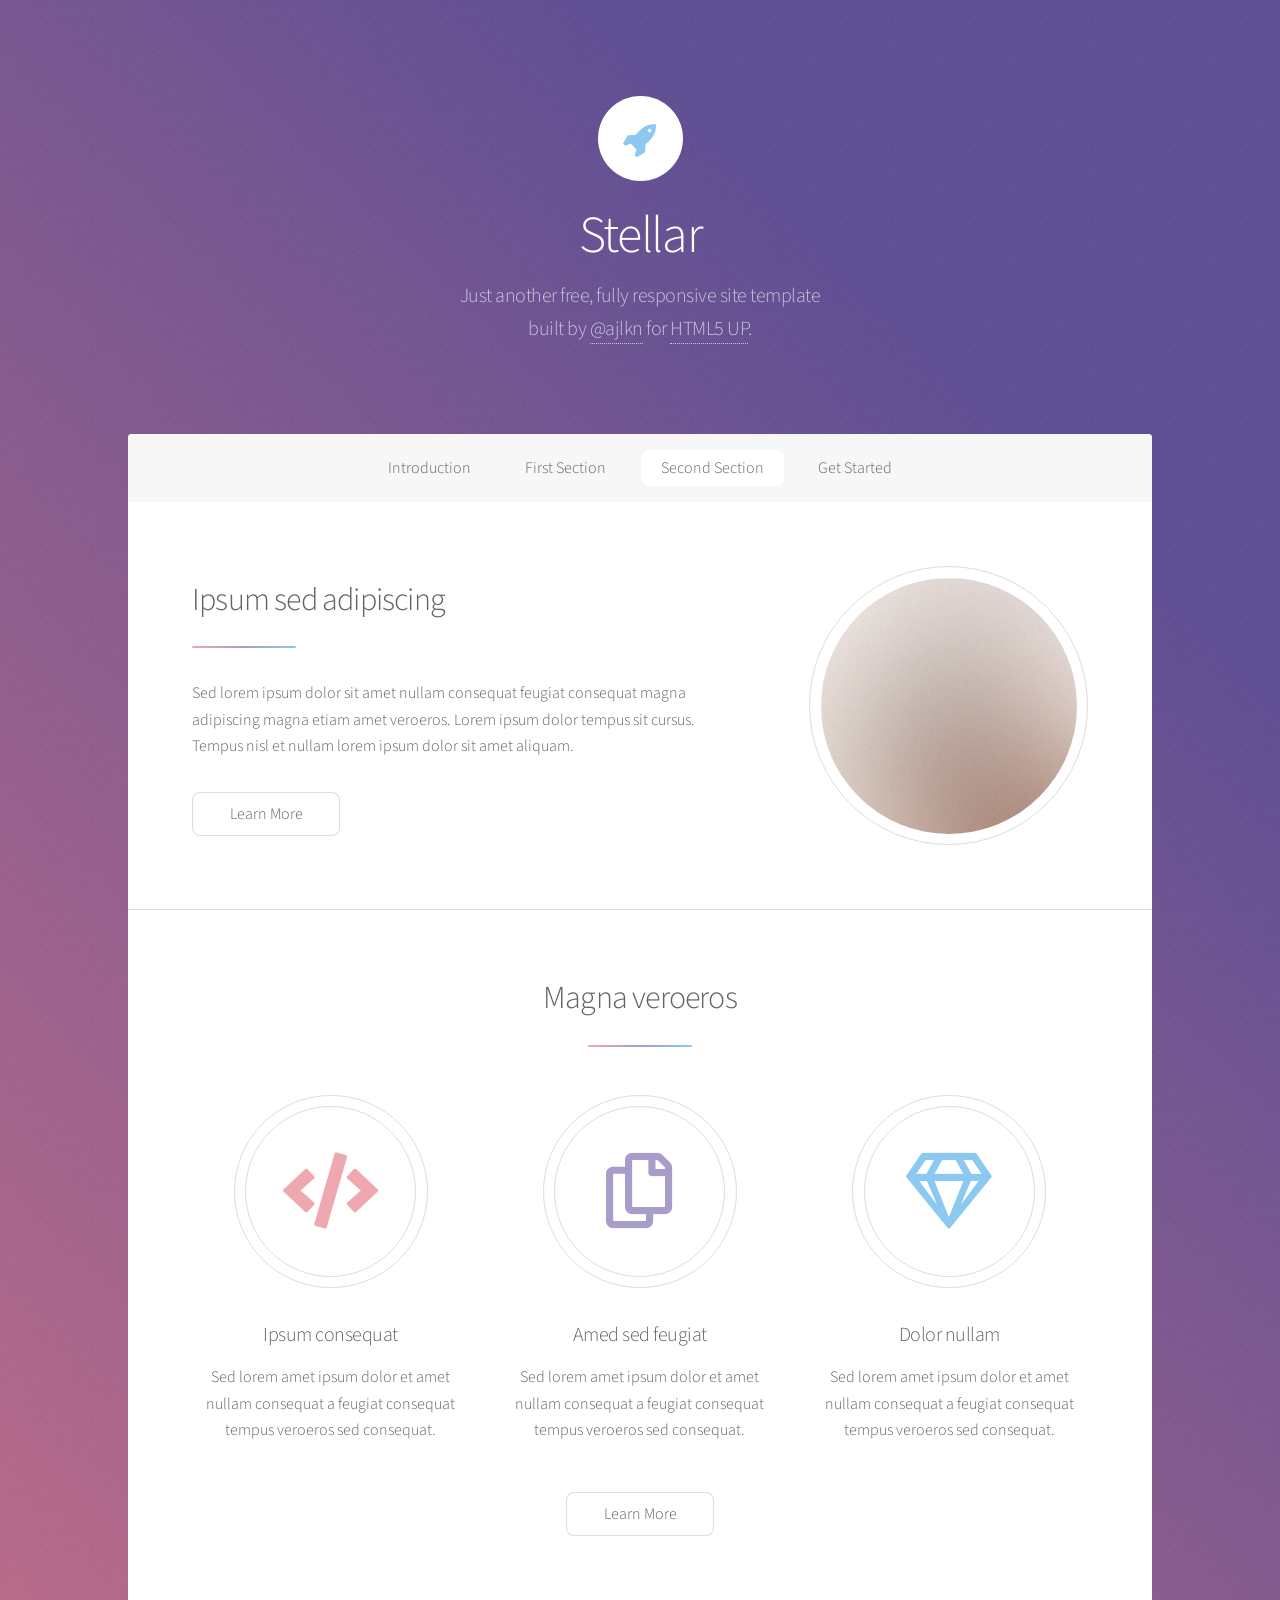
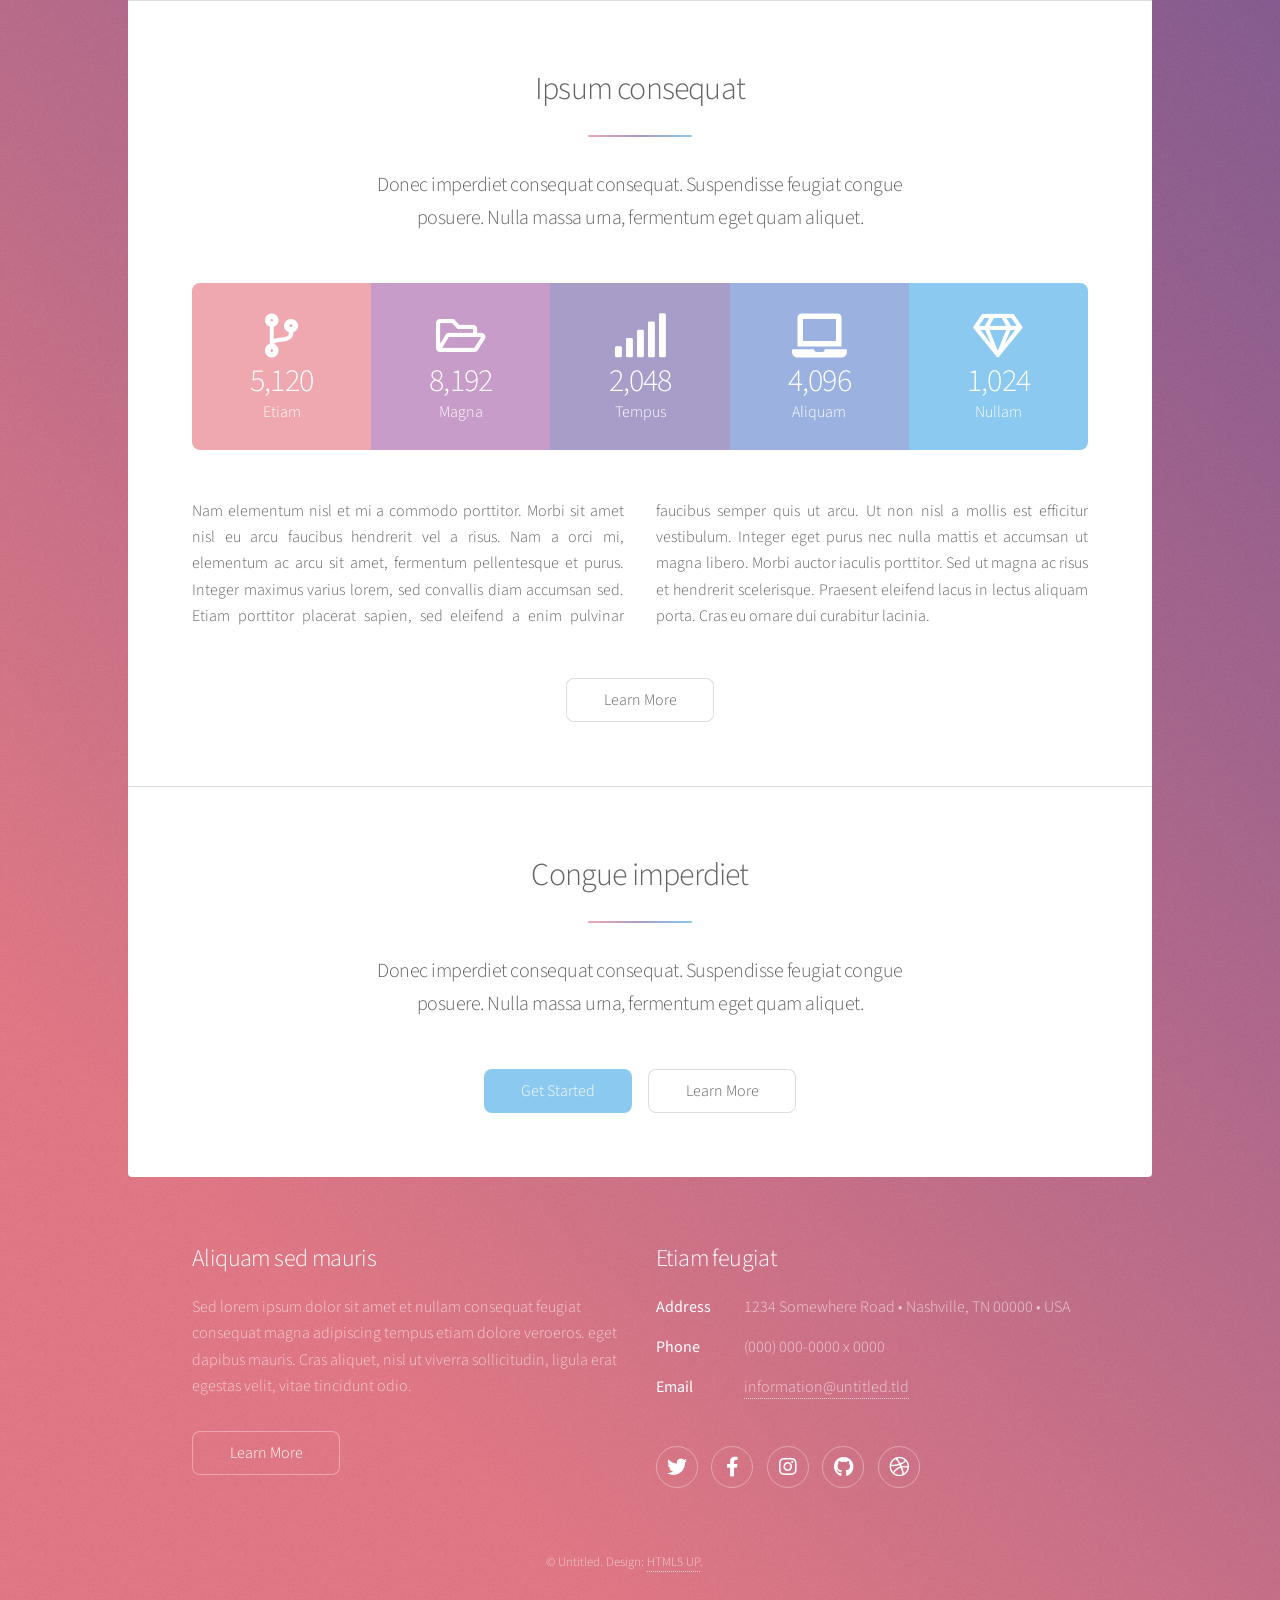
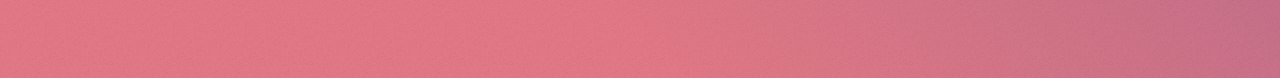
==== index.html @ f78ecced "Add files via upload" ====
<!DOCTYPE HTML>
<!--
	Stellar by HTML5 UP
	html5up.net | @ajlkn
	Free for personal and commercial use under the CCA 3.0 license (html5up.net/license)
-->
<html>
	<head>
		<title>Stellar by HTML5 UP</title>
		<meta charset="utf-8" />
		<meta name="viewport" content="width=device-width, initial-scale=1, user-scalable=no" />
		<link rel="stylesheet" href="assets/css/main.css" />
		<noscript><link rel="stylesheet" href="assets/css/noscript.css" /></noscript>
	</head>
	<body class="is-preload">

		<!-- Wrapper -->
			<div id="wrapper">

				<!-- Header -->
					<header id="header" class="alt">
						<span class="logo"><img src="images/logo.svg" alt="" /></span>
						<h1>Stellar</h1>
						<p>Just another free, fully responsive site template<br />
						built by <a href="https://twitter.com/ajlkn">@ajlkn</a> for <a href="https://html5up.net">HTML5 UP</a>.</p>
					</header>

				<!-- Nav -->
					<nav id="nav">
						<ul>
							<li><a href="#intro" class="active">Introduction</a></li>
							<li><a href="#first">First Section</a></li>
							<li><a href="#second">Second Section</a></li>
							<li><a href="#cta">Get Started</a></li>
						</ul>
					</nav>

				<!-- Main -->
					<div id="main">

						<!-- Introduction -->
							<section id="intro" class="main">
								<div class="spotlight">
									<div class="content">
										<header class="major">
											<h2>Ipsum sed adipiscing</h2>
										</header>
										<p>Sed lorem ipsum dolor sit amet nullam consequat feugiat consequat magna
										adipiscing magna etiam amet veroeros. Lorem ipsum dolor tempus sit cursus.
										Tempus nisl et nullam lorem ipsum dolor sit amet aliquam.</p>
										<ul class="actions">
											<li><a href="generic.html" class="button">Learn More</a></li>
										</ul>
									</div>
									<span class="image"><img src="images/pic01.jpg" alt="" /></span>
								</div>
							</section>

						<!-- First Section -->
							<section id="first" class="main special">
								<header class="major">
									<h2>Magna veroeros</h2>
								</header>
								<ul class="features">
									<li>
										<span class="icon solid major style1 fa-code"></span>
										<h3>Ipsum consequat</h3>
										<p>Sed lorem amet ipsum dolor et amet nullam consequat a feugiat consequat tempus veroeros sed consequat.</p>
									</li>
									<li>
										<span class="icon major style3 fa-copy"></span>
										<h3>Amed sed feugiat</h3>
										<p>Sed lorem amet ipsum dolor et amet nullam consequat a feugiat consequat tempus veroeros sed consequat.</p>
									</li>
									<li>
										<span class="icon major style5 fa-gem"></span>
										<h3>Dolor nullam</h3>
										<p>Sed lorem amet ipsum dolor et amet nullam consequat a feugiat consequat tempus veroeros sed consequat.</p>
									</li>
								</ul>
								<footer class="major">
									<ul class="actions special">
										<li><a href="generic.html" class="button">Learn More</a></li>
									</ul>
								</footer>
							</section>

						<!-- Second Section -->
							<section id="second" class="main special">
								<header class="major">
									<h2>Ipsum consequat</h2>
									<p>Donec imperdiet consequat consequat. Suspendisse feugiat congue<br />
									posuere. Nulla massa urna, fermentum eget quam aliquet.</p>
								</header>
								<ul class="statistics">
									<li class="style1">
										<span class="icon solid fa-code-branch"></span>
										<strong>5,120</strong> Etiam
									</li>
									<li class="style2">
										<span class="icon fa-folder-open"></span>
										<strong>8,192</strong> Magna
									</li>
									<li class="style3">
										<span class="icon solid fa-signal"></span>
										<strong>2,048</strong> Tempus
									</li>
									<li class="style4">
										<span class="icon solid fa-laptop"></span>
										<strong>4,096</strong> Aliquam
									</li>
									<li class="style5">
										<span class="icon fa-gem"></span>
										<strong>1,024</strong> Nullam
									</li>
								</ul>
								<p class="content">Nam elementum nisl et mi a commodo porttitor. Morbi sit amet nisl eu arcu faucibus hendrerit vel a risus. Nam a orci mi, elementum ac arcu sit amet, fermentum pellentesque et purus. Integer maximus varius lorem, sed convallis diam accumsan sed. Etiam porttitor placerat sapien, sed eleifend a enim pulvinar faucibus semper quis ut arcu. Ut non nisl a mollis est efficitur vestibulum. Integer eget purus nec nulla mattis et accumsan ut magna libero. Morbi auctor iaculis porttitor. Sed ut magna ac risus et hendrerit scelerisque. Praesent eleifend lacus in lectus aliquam porta. Cras eu ornare dui curabitur lacinia.</p>
								<footer class="major">
									<ul class="actions special">
										<li><a href="generic.html" class="button">Learn More</a></li>
									</ul>
								</footer>
							</section>

						<!-- Get Started -->
							<section id="cta" class="main special">
								<header class="major">
									<h2>Congue imperdiet</h2>
									<p>Donec imperdiet consequat consequat. Suspendisse feugiat congue<br />
									posuere. Nulla massa urna, fermentum eget quam aliquet.</p>
								</header>
								<footer class="major">
									<ul class="actions special">
										<li><a href="generic.html" class="button primary">Get Started</a></li>
										<li><a href="generic.html" class="button">Learn More</a></li>
									</ul>
								</footer>
							</section>

					</div>

				<!-- Footer -->
					<footer id="footer">
						<section>
							<h2>Aliquam sed mauris</h2>
							<p>Sed lorem ipsum dolor sit amet et nullam consequat feugiat consequat magna adipiscing tempus etiam dolore veroeros. eget dapibus mauris. Cras aliquet, nisl ut viverra sollicitudin, ligula erat egestas velit, vitae tincidunt odio.</p>
							<ul class="actions">
								<li><a href="generic.html" class="button">Learn More</a></li>
							</ul>
						</section>
						<section>
							<h2>Etiam feugiat</h2>
							<dl class="alt">
								<dt>Address</dt>
								<dd>1234 Somewhere Road &bull; Nashville, TN 00000 &bull; USA</dd>
								<dt>Phone</dt>
								<dd>(000) 000-0000 x 0000</dd>
								<dt>Email</dt>
								<dd><a href="#">information@untitled.tld</a></dd>
							</dl>
							<ul class="icons">
								<li><a href="#" class="icon brands fa-twitter alt"><span class="label">Twitter</span></a></li>
								<li><a href="#" class="icon brands fa-facebook-f alt"><span class="label">Facebook</span></a></li>
								<li><a href="#" class="icon brands fa-instagram alt"><span class="label">Instagram</span></a></li>
								<li><a href="#" class="icon brands fa-github alt"><span class="label">GitHub</span></a></li>
								<li><a href="#" class="icon brands fa-dribbble alt"><span class="label">Dribbble</span></a></li>
							</ul>
						</section>
						<p class="copyright">&copy; Untitled. Design: <a href="https://html5up.net">HTML5 UP</a>.</p>
					</footer>

			</div>

		<!-- Scripts -->
			<script src="assets/js/jquery.min.js"></script>
			<script src="assets/js/jquery.scrollex.min.js"></script>
			<script src="assets/js/jquery.scrolly.min.js"></script>
			<script src="assets/js/browser.min.js"></script>
			<script src="assets/js/breakpoints.min.js"></script>
			<script src="assets/js/util.js"></script>
			<script src="assets/js/main.js"></script>

	</body>
</html>
---- assets/css/main.css ----
@import url(fontawesome-all.min.css);
@import 'https://fonts.googleapis.com/css?family=Source+Sans+Pro:300,400';

/*
	Stellar by HTML5 UP
	html5up.net | @ajlkn
	Free for personal and commercial use under the CCA 3.0 license (html5up.net/license)
*/

html, body, div, span, applet, object,
iframe, h1, h2, h3, h4, h5, h6, p, blockquote,
pre, a, abbr, acronym, address, big, cite,
code, del, dfn, em, img, ins, kbd, q, s, samp,
small, strike, strong, sub, sup, tt, var, b,
u, i, center, dl, dt, dd, ol, ul, li, fieldset,
form, label, legend, table, caption, tbody,
tfoot, thead, tr, th, td, article, aside,
canvas, details, embed, figure, figcaption,
footer, header, hgroup, menu, nav, output, ruby,
section, summary, time, mark, audio, video {
	margin: 0;
	padding: 0;
	border: 0;
	font-size: 100%;
	font: inherit;
	vertical-align: baseline;}

article, aside, details, figcaption, figure,
footer, header, hgroup, menu, nav, section {
	display: block;}

body {
	line-height: 1;
}

ol, ul {
	list-style: none;
}

blockquote, q {
	quotes: none;
}

	blockquote:before, blockquote:after, q:before, q:after {
		content: '';
		content: none;
	}

table {
	border-collapse: collapse;
	border-spacing: 0;
}

body {
	-webkit-text-size-adjust: none;
}

mark {
	background-color: transparent;
	color: inherit;
}

input::-moz-focus-inner {
	border: 0;
	padding: 0;
}

input, select, textarea {
	-moz-appearance: none;
	-webkit-appearance: none;
	-ms-appearance: none;
	appearance: none;
}

/* Basic */

	@-ms-viewport {
		width: device-width;
	}

	body {
		-ms-overflow-style: scrollbar;
	}

	@media screen and (max-width: 480px) {

		html, body {
			min-width: 320px;
		}

	}

	html {
		box-sizing: border-box;
	}

	*, *:before, *:after {
		box-sizing: inherit;
	}

	body {
		background-color: #935d8c;
		background-image: url("images/overlay.png"), -moz-linear-gradient(45deg, #e37682 15%, #5f4d93 85%);
		background-image: url("images/overlay.png"), -webkit-linear-gradient(45deg, #e37682 15%, #5f4d93 85%);
		background-image: url("images/overlay.png"), -ms-linear-gradient(45deg, #e37682 15%, #5f4d93 85%);
		background-image: url("images/overlay.png"), linear-gradient(45deg, #e37682 15%, #5f4d93 85%);
	}

		body.is-preload *, body.is-preload *:before, body.is-preload *:after {
			-moz-animation: none !important;
			-webkit-animation: none !important;
			-ms-animation: none !important;
			animation: none !important;
			-moz-transition: none !important;
			-webkit-transition: none !important;
			-ms-transition: none !important;
			transition: none !important;
		}

/* Type */

	body {
		background-color: #935d8c;
		color: rgba(255, 255, 255, 0.65);
	}

	body, input, select, textarea {
		font-family: "Source Sans Pro", Helvetica, sans-serif;
		font-size: 17pt;
		font-weight: 300;
		line-height: 1.65;
	}

		@media screen and (max-width: 1680px) {

			body, input, select, textarea {
				font-size: 14pt;
			}

		}

		@media screen and (max-width: 1280px) {

			body, input, select, textarea {
				font-size: 12pt;
			}

		}

		@media screen and (max-width: 360px) {

			body, input, select, textarea {
				font-size: 11pt;
			}

		}

	a {
		-moz-transition: color 0.2s ease, border-bottom 0.2s ease;
		-webkit-transition: color 0.2s ease, border-bottom 0.2s ease;
		-ms-transition: color 0.2s ease, border-bottom 0.2s ease;
		transition: color 0.2s ease, border-bottom 0.2s ease;
		text-decoration: none;
		border-bottom: dotted 1px;
		color: inherit;
	}

		a:hover {
			border-bottom-color: transparent;
		}

	strong, b {
		font-weight: 400;
	}

	em, i {
		font-style: italic;
	}

	p {
		margin: 0 0 2em 0;
	}

		p.content {
			-moz-columns: 20em 2;
			-webkit-columns: 20em 2;
			-ms-columns: 20em 2;
			columns: 20em 2;
			-moz-column-gap: 2em;
			-webkit-column-gap: 2em;
			-ms-column-gap: 2em;
			column-gap: 2em;
			text-align: justify;
		}

	h1, h2, h3, h4, h5, h6 {
		font-weight: 300;
		line-height: 1.5;
		margin: 0 0 0.7em 0;
		letter-spacing: -0.025em;
	}

		h1 a, h2 a, h3 a, h4 a, h5 a, h6 a {
			color: inherit;
			text-decoration: none;
		}

	h1 {
		font-size: 2.5em;
		line-height: 1.2;
	}

	h2 {
		font-size: 1.5em;
	}

	h3 {
		font-size: 1.25em;
	}

	h4 {
		font-size: 1.1em;
	}

	h5 {
		font-size: 0.9em;
	}

	h6 {
		font-size: 0.7em;
	}

	@media screen and (max-width: 736px) {

		h1 {
			font-size: 2em;
		}

	}

	sub {
		font-size: 0.8em;
		position: relative;
		top: 0.5em;
	}

	sup {
		font-size: 0.8em;
		position: relative;
		top: -0.5em;
	}

	blockquote {
		border-left: solid 4px;
		font-style: italic;
		margin: 0 0 2em 0;
		padding: 0.5em 0 0.5em 2em;
	}

	code {
		border-radius: 8px;
		border: solid 1px;
		font-family: "Courier New", monospace;
		font-size: 0.9em;
		margin: 0 0.25em;
		padding: 0.25em 0.65em;
	}

	pre {
		-webkit-overflow-scrolling: touch;
		font-family: "Courier New", monospace;
		font-size: 0.9em;
		margin: 0 0 2em 0;
	}

		pre code {
			display: block;
			line-height: 1.75;
			padding: 1em 1.5em;
			overflow-x: auto;
		}

	hr {
		border: 0;
		border-bottom: solid 1px;
		margin: 2em 0;
	}

		hr.major {
			margin: 3em 0;
		}

	.align-left {
		text-align: left;
	}

	.align-center {
		text-align: center;
	}

	.align-right {
		text-align: right;
	}

	input, select, textarea {
		color: #ffffff;
	}

	a:hover {
		color: #ffffff;
	}

	strong, b {
		color: #ffffff;
	}

	h1, h2, h3, h4, h5, h6 {
		color: #ffffff;
	}

	blockquote {
		border-left-color: rgba(255, 255, 255, 0.35);
	}

	code {
		background: rgba(255, 255, 255, 0.075);
		border-color: rgba(255, 255, 255, 0.35);
	}

	hr {
		border-bottom-color: rgba(255, 255, 255, 0.35);
	}

/* Row */

	.row {
		display: flex;
		flex-wrap: wrap;
		box-sizing: border-box;
		align-items: stretch;
	}

		.row > * {
			box-sizing: border-box;
		}

		.row.gtr-uniform > * > :last-child {
			margin-bottom: 0;
		}

		.row.aln-left {
			justify-content: flex-start;
		}

		.row.aln-center {
			justify-content: center;
		}

		.row.aln-right {
			justify-content: flex-end;
		}

		.row.aln-top {
			align-items: flex-start;
		}

		.row.aln-middle {
			align-items: center;
		}

		.row.aln-bottom {
			align-items: flex-end;
		}

		.row > .imp {
			order: -1;
		}

		.row > .col-1 {
			width: 8.33333%;
		}

		.row > .off-1 {
			margin-left: 8.33333%;
		}

		.row > .col-2 {
			width: 16.66667%;
		}

		.row > .off-2 {
			margin-left: 16.66667%;
		}

		.row > .col-3 {
			width: 25%;
		}

		.row > .off-3 {
			margin-left: 25%;
		}

		.row > .col-4 {
			width: 33.33333%;
		}

		.row > .off-4 {
			margin-left: 33.33333%;
		}

		.row > .col-5 {
			width: 41.66667%;
		}

		.row > .off-5 {
			margin-left: 41.66667%;
		}

		.row > .col-6 {
			width: 50%;
		}

		.row > .off-6 {
			margin-left: 50%;
		}

		.row > .col-7 {
			width: 58.33333%;
		}

		.row > .off-7 {
			margin-left: 58.33333%;
		}

		.row > .col-8 {
			width: 66.66667%;
		}

		.row > .off-8 {
			margin-left: 66.66667%;
		}

		.row > .col-9 {
			width: 75%;
		}

		.row > .off-9 {
			margin-left: 75%;
		}

		.row > .col-10 {
			width: 83.33333%;
		}

		.row > .off-10 {
			margin-left: 83.33333%;
		}

		.row > .col-11 {
			width: 91.66667%;
		}

		.row > .off-11 {
			margin-left: 91.66667%;
		}

		.row > .col-12 {
			width: 100%;
		}

		.row > .off-12 {
			margin-left: 100%;
		}

		.row.gtr-0 {
			margin-top: 0;
			margin-left: 0em;
		}

			.row.gtr-0 > * {
				padding: 0 0 0 0em;
			}

			.row.gtr-0.gtr-uniform {
				margin-top: 0em;
			}

				.row.gtr-0.gtr-uniform > * {
					padding-top: 0em;
				}

		.row.gtr-25 {
			margin-top: 0;
			margin-left: -0.375em;
		}

			.row.gtr-25 > * {
				padding: 0 0 0 0.375em;
			}

			.row.gtr-25.gtr-uniform {
				margin-top: -0.375em;
			}

				.row.gtr-25.gtr-uniform > * {
					padding-top: 0.375em;
				}

		.row.gtr-50 {
			margin-top: 0;
			margin-left: -0.75em;
		}

			.row.gtr-50 > * {
				padding: 0 0 0 0.75em;
			}

			.row.gtr-50.gtr-uniform {
				margin-top: -0.75em;
			}

				.row.gtr-50.gtr-uniform > * {
					padding-top: 0.75em;
				}

		.row {
			margin-top: 0;
			margin-left: -1.5em;
		}

			.row > * {
				padding: 0 0 0 1.5em;
			}

			.row.gtr-uniform {
				margin-top: -1.5em;
			}

				.row.gtr-uniform > * {
					padding-top: 1.5em;
				}

		.row.gtr-150 {
			margin-top: 0;
			margin-left: -2.25em;
		}

			.row.gtr-150 > * {
				padding: 0 0 0 2.25em;
			}

			.row.gtr-150.gtr-uniform {
				margin-top: -2.25em;
			}

				.row.gtr-150.gtr-uniform > * {
					padding-top: 2.25em;
				}

		.row.gtr-200 {
			margin-top: 0;
			margin-left: -3em;
		}

			.row.gtr-200 > * {
				padding: 0 0 0 3em;
			}

			.row.gtr-200.gtr-uniform {
				margin-top: -3em;
			}

				.row.gtr-200.gtr-uniform > * {
					padding-top: 3em;
				}

		@media screen and (max-width: 1680px) {

			.row {
				display: flex;
				flex-wrap: wrap;
				box-sizing: border-box;
				align-items: stretch;
			}

				.row > * {
					box-sizing: border-box;
				}

				.row.gtr-uniform > * > :last-child {
					margin-bottom: 0;
				}

				.row.aln-left {
					justify-content: flex-start;
				}

				.row.aln-center {
					justify-content: center;
				}

				.row.aln-right {
					justify-content: flex-end;
				}

				.row.aln-top {
					align-items: flex-start;
				}

				.row.aln-middle {
					align-items: center;
				}

				.row.aln-bottom {
					align-items: flex-end;
				}

				.row > .imp-xlarge {
					order: -1;
				}

				.row > .col-1-xlarge {
					width: 8.33333%;
				}

				.row > .off-1-xlarge {
					margin-left: 8.33333%;
				}

				.row > .col-2-xlarge {
					width: 16.66667%;
				}

				.row > .off-2-xlarge {
					margin-left: 16.66667%;
				}

				.row > .col-3-xlarge {
					width: 25%;
				}

				.row > .off-3-xlarge {
					margin-left: 25%;
				}

				.row > .col-4-xlarge {
					width: 33.33333%;
				}

				.row > .off-4-xlarge {
					margin-left: 33.33333%;
				}

				.row > .col-5-xlarge {
					width: 41.66667%;
				}

				.row > .off-5-xlarge {
					margin-left: 41.66667%;
				}

				.row > .col-6-xlarge {
					width: 50%;
				}

				.row > .off-6-xlarge {
					margin-left: 50%;
				}

				.row > .col-7-xlarge {
					width: 58.33333%;
				}

				.row > .off-7-xlarge {
					margin-left: 58.33333%;
				}

				.row > .col-8-xlarge {
					width: 66.66667%;
				}

				.row > .off-8-xlarge {
					margin-left: 66.66667%;
				}

				.row > .col-9-xlarge {
					width: 75%;
				}

				.row > .off-9-xlarge {
					margin-left: 75%;
				}

				.row > .col-10-xlarge {
					width: 83.33333%;
				}

				.row > .off-10-xlarge {
					margin-left: 83.33333%;
				}

				.row > .col-11-xlarge {
					width: 91.66667%;
				}

				.row > .off-11-xlarge {
					margin-left: 91.66667%;
				}

				.row > .col-12-xlarge {
					width: 100%;
				}

				.row > .off-12-xlarge {
					margin-left: 100%;
				}

				.row.gtr-0 {
					margin-top: 0;
					margin-left: 0em;
				}

					.row.gtr-0 > * {
						padding: 0 0 0 0em;
					}

					.row.gtr-0.gtr-uniform {
						margin-top: 0em;
					}

						.row.gtr-0.gtr-uniform > * {
							padding-top: 0em;
						}

				.row.gtr-25 {
					margin-top: 0;
					margin-left: -0.375em;
				}

					.row.gtr-25 > * {
						padding: 0 0 0 0.375em;
					}

					.row.gtr-25.gtr-uniform {
						margin-top: -0.375em;
					}

						.row.gtr-25.gtr-uniform > * {
							padding-top: 0.375em;
						}

				.row.gtr-50 {
					margin-top: 0;
					margin-left: -0.75em;
				}

					.row.gtr-50 > * {
						padding: 0 0 0 0.75em;
					}

					.row.gtr-50.gtr-uniform {
						margin-top: -0.75em;
					}

						.row.gtr-50.gtr-uniform > * {
							padding-top: 0.75em;
						}

				.row {
					margin-top: 0;
					margin-left: -1.5em;
				}

					.row > * {
						padding: 0 0 0 1.5em;
					}

					.row.gtr-uniform {
						margin-top: -1.5em;
					}

						.row.gtr-uniform > * {
							padding-top: 1.5em;
						}

				.row.gtr-150 {
					margin-top: 0;
					margin-left: -2.25em;
				}

					.row.gtr-150 > * {
						padding: 0 0 0 2.25em;
					}

					.row.gtr-150.gtr-uniform {
						margin-top: -2.25em;
					}

						.row.gtr-150.gtr-uniform > * {
							padding-top: 2.25em;
						}

				.row.gtr-200 {
					margin-top: 0;
					margin-left: -3em;
				}

					.row.gtr-200 > * {
						padding: 0 0 0 3em;
					}

					.row.gtr-200.gtr-uniform {
						margin-top: -3em;
					}

						.row.gtr-200.gtr-uniform > * {
							padding-top: 3em;
						}

		}

		@media screen and (max-width: 1280px) {

			.row {
				display: flex;
				flex-wrap: wrap;
				box-sizing: border-box;
				align-items: stretch;
			}

				.row > * {
					box-sizing: border-box;
				}

				.row.gtr-uniform > * > :last-child {
					margin-bottom: 0;
				}

				.row.aln-left {
					justify-content: flex-start;
				}

				.row.aln-center {
					justify-content: center;
				}

				.row.aln-right {
					justify-content: flex-end;
				}

				.row.aln-top {
					align-items: flex-start;
				}

				.row.aln-middle {
					align-items: center;
				}

				.row.aln-bottom {
					align-items: flex-end;
				}

				.row > .imp-large {
					order: -1;
				}

				.row > .col-1-large {
					width: 8.33333%;
				}

				.row > .off-1-large {
					margin-left: 8.33333%;
				}

				.row > .col-2-large {
					width: 16.66667%;
				}

				.row > .off-2-large {
					margin-left: 16.66667%;
				}

				.row > .col-3-large {
					width: 25%;
				}

				.row > .off-3-large {
					margin-left: 25%;
				}

				.row > .col-4-large {
					width: 33.33333%;
				}

				.row > .off-4-large {
					margin-left: 33.33333%;
				}

				.row > .col-5-large {
					width: 41.66667%;
				}

				.row > .off-5-large {
					margin-left: 41.66667%;
				}

				.row > .col-6-large {
					width: 50%;
				}

				.row > .off-6-large {
					margin-left: 50%;
				}

				.row > .col-7-large {
					width: 58.33333%;
				}

				.row > .off-7-large {
					margin-left: 58.33333%;
				}

				.row > .col-8-large {
					width: 66.66667%;
				}

				.row > .off-8-large {
					margin-left: 66.66667%;
				}

				.row > .col-9-large {
					width: 75%;
				}

				.row > .off-9-large {
					margin-left: 75%;
				}

				.row > .col-10-large {
					width: 83.33333%;
				}

				.row > .off-10-large {
					margin-left: 83.33333%;
				}

				.row > .col-11-large {
					width: 91.66667%;
				}

				.row > .off-11-large {
					margin-left: 91.66667%;
				}

				.row > .col-12-large {
					width: 100%;
				}

				.row > .off-12-large {
					margin-left: 100%;
				}

				.row.gtr-0 {
					margin-top: 0;
					margin-left: 0em;
				}

					.row.gtr-0 > * {
						padding: 0 0 0 0em;
					}

					.row.gtr-0.gtr-uniform {
						margin-top: 0em;
					}

						.row.gtr-0.gtr-uniform > * {
							padding-top: 0em;
						}

				.row.gtr-25 {
					margin-top: 0;
					margin-left: -0.375em;
				}

					.row.gtr-25 > * {
						padding: 0 0 0 0.375em;
					}

					.row.gtr-25.gtr-uniform {
						margin-top: -0.375em;
					}

						.row.gtr-25.gtr-uniform > * {
							padding-top: 0.375em;
						}

				.row.gtr-50 {
					margin-top: 0;
					margin-left: -0.75em;
				}

					.row.gtr-50 > * {
						padding: 0 0 0 0.75em;
					}

					.row.gtr-50.gtr-uniform {
						margin-top: -0.75em;
					}

						.row.gtr-50.gtr-uniform > * {
							padding-top: 0.75em;
						}

				.row {
					margin-top: 0;
					margin-left: -1.5em;
				}

					.row > * {
						padding: 0 0 0 1.5em;
					}

					.row.gtr-uniform {
						margin-top: -1.5em;
					}

						.row.gtr-uniform > * {
							padding-top: 1.5em;
						}

				.row.gtr-150 {
					margin-top: 0;
					margin-left: -2.25em;
				}

					.row.gtr-150 > * {
						padding: 0 0 0 2.25em;
					}

					.row.gtr-150.gtr-uniform {
						margin-top: -2.25em;
					}

						.row.gtr-150.gtr-uniform > * {
							padding-top: 2.25em;
						}

				.row.gtr-200 {
					margin-top: 0;
					margin-left: -3em;
				}

					.row.gtr-200 > * {
						padding: 0 0 0 3em;
					}

					.row.gtr-200.gtr-uniform {
						margin-top: -3em;
					}

						.row.gtr-200.gtr-uniform > * {
							padding-top: 3em;
						}

		}

		@media screen and (max-width: 980px) {

			.row {
				display: flex;
				flex-wrap: wrap;
				box-sizing: border-box;
				align-items: stretch;
			}

				.row > * {
					box-sizing: border-box;
				}

				.row.gtr-uniform > * > :last-child {
					margin-bottom: 0;
				}

				.row.aln-left {
					justify-content: flex-start;
				}

				.row.aln-center {
					justify-content: center;
				}

				.row.aln-right {
					justify-content: flex-end;
				}

				.row.aln-top {
					align-items: flex-start;
				}

				.row.aln-middle {
					align-items: center;
				}

				.row.aln-bottom {
					align-items: flex-end;
				}

				.row > .imp-medium {
					order: -1;
				}

				.row > .col-1-medium {
					width: 8.33333%;
				}

				.row > .off-1-medium {
					margin-left: 8.33333%;
				}

				.row > .col-2-medium {
					width: 16.66667%;
				}

				.row > .off-2-medium {
					margin-left: 16.66667%;
				}

				.row > .col-3-medium {
					width: 25%;
				}

				.row > .off-3-medium {
					margin-left: 25%;
				}

				.row > .col-4-medium {
					width: 33.33333%;
				}

				.row > .off-4-medium {
					margin-left: 33.33333%;
				}

				.row > .col-5-medium {
					width: 41.66667%;
				}

				.row > .off-5-medium {
					margin-left: 41.66667%;
				}

				.row > .col-6-medium {
					width: 50%;
				}

				.row > .off-6-medium {
					margin-left: 50%;
				}

				.row > .col-7-medium {
					width: 58.33333%;
				}

				.row > .off-7-medium {
					margin-left: 58.33333%;
				}

				.row > .col-8-medium {
					width: 66.66667%;
				}

				.row > .off-8-medium {
					margin-left: 66.66667%;
				}

				.row > .col-9-medium {
					width: 75%;
				}

				.row > .off-9-medium {
					margin-left: 75%;
				}

				.row > .col-10-medium {
					width: 83.33333%;
				}

				.row > .off-10-medium {
					margin-left: 83.33333%;
				}

				.row > .col-11-medium {
					width: 91.66667%;
				}

				.row > .off-11-medium {
					margin-left: 91.66667%;
				}

				.row > .col-12-medium {
					width: 100%;
				}

				.row > .off-12-medium {
					margin-left: 100%;
				}

				.row.gtr-0 {
					margin-top: 0;
					margin-left: 0em;
				}

					.row.gtr-0 > * {
						padding: 0 0 0 0em;
					}

					.row.gtr-0.gtr-uniform {
						margin-top: 0em;
					}

						.row.gtr-0.gtr-uniform > * {
							padding-top: 0em;
						}

				.row.gtr-25 {
					margin-top: 0;
					margin-left: -0.375em;
				}

					.row.gtr-25 > * {
						padding: 0 0 0 0.375em;
					}

					.row.gtr-25.gtr-uniform {
						margin-top: -0.375em;
					}

						.row.gtr-25.gtr-uniform > * {
							padding-top: 0.375em;
						}

				.row.gtr-50 {
					margin-top: 0;
					margin-left: -0.75em;
				}

					.row.gtr-50 > * {
						padding: 0 0 0 0.75em;
					}

					.row.gtr-50.gtr-uniform {
						margin-top: -0.75em;
					}

						.row.gtr-50.gtr-uniform > * {
							padding-top: 0.75em;
						}

				.row {
					margin-top: 0;
					margin-left: -1.5em;
				}

					.row > * {
						padding: 0 0 0 1.5em;
					}

					.row.gtr-uniform {
						margin-top: -1.5em;
					}

						.row.gtr-uniform > * {
							padding-top: 1.5em;
						}

				.row.gtr-150 {
					margin-top: 0;
					margin-left: -2.25em;
				}

					.row.gtr-150 > * {
						padding: 0 0 0 2.25em;
					}

					.row.gtr-150.gtr-uniform {
						margin-top: -2.25em;
					}

						.row.gtr-150.gtr-uniform > * {
							padding-top: 2.25em;
						}

				.row.gtr-200 {
					margin-top: 0;
					margin-left: -3em;
				}

					.row.gtr-200 > * {
						padding: 0 0 0 3em;
					}

					.row.gtr-200.gtr-uniform {
						margin-top: -3em;
					}

						.row.gtr-200.gtr-uniform > * {
							padding-top: 3em;
						}

		}

		@media screen and (max-width: 736px) {

			.row {
				display: flex;
				flex-wrap: wrap;
				box-sizing: border-box;
				align-items: stretch;
			}

				.row > * {
					box-sizing: border-box;
				}

				.row.gtr-uniform > * > :last-child {
					margin-bottom: 0;
				}

				.row.aln-left {
					justify-content: flex-start;
				}

				.row.aln-center {
					justify-content: center;
				}

				.row.aln-right {
					justify-content: flex-end;
				}

				.row.aln-top {
					align-items: flex-start;
				}

				.row.aln-middle {
					align-items: center;
				}

				.row.aln-bottom {
					align-items: flex-end;
				}

				.row > .imp-small {
					order: -1;
				}

				.row > .col-1-small {
					width: 8.33333%;
				}

				.row > .off-1-small {
					margin-left: 8.33333%;
				}

				.row > .col-2-small {
					width: 16.66667%;
				}

				.row > .off-2-small {
					margin-left: 16.66667%;
				}

				.row > .col-3-small {
					width: 25%;
				}

				.row > .off-3-small {
					margin-left: 25%;
				}

				.row > .col-4-small {
					width: 33.33333%;
				}

				.row > .off-4-small {
					margin-left: 33.33333%;
				}

				.row > .col-5-small {
					width: 41.66667%;
				}

				.row > .off-5-small {
					margin-left: 41.66667%;
				}

				.row > .col-6-small {
					width: 50%;
				}

				.row > .off-6-small {
					margin-left: 50%;
				}

				.row > .col-7-small {
					width: 58.33333%;
				}

				.row > .off-7-small {
					margin-left: 58.33333%;
				}

				.row > .col-8-small {
					width: 66.66667%;
				}

				.row > .off-8-small {
					margin-left: 66.66667%;
				}

				.row > .col-9-small {
					width: 75%;
				}

				.row > .off-9-small {
					margin-left: 75%;
				}

				.row > .col-10-small {
					width: 83.33333%;
				}

				.row > .off-10-small {
					margin-left: 83.33333%;
				}

				.row > .col-11-small {
					width: 91.66667%;
				}

				.row > .off-11-small {
					margin-left: 91.66667%;
				}

				.row > .col-12-small {
					width: 100%;
				}

				.row > .off-12-small {
					margin-left: 100%;
				}

				.row.gtr-0 {
					margin-top: 0;
					margin-left: 0em;
				}

					.row.gtr-0 > * {
						padding: 0 0 0 0em;
					}

					.row.gtr-0.gtr-uniform {
						margin-top: 0em;
					}

						.row.gtr-0.gtr-uniform > * {
							padding-top: 0em;
						}

				.row.gtr-25 {
					margin-top: 0;
					margin-left: -0.25em;
				}

					.row.gtr-25 > * {
						padding: 0 0 0 0.25em;
					}

					.row.gtr-25.gtr-uniform {
						margin-top: -0.25em;
					}

						.row.gtr-25.gtr-uniform > * {
							padding-top: 0.25em;
						}

				.row.gtr-50 {
					margin-top: 0;
					margin-left: -0.5em;
				}

					.row.gtr-50 > * {
						padding: 0 0 0 0.5em;
					}

					.row.gtr-50.gtr-uniform {
						margin-top: -0.5em;
					}

						.row.gtr-50.gtr-uniform > * {
							padding-top: 0.5em;
						}

				.row {
					margin-top: 0;
					margin-left: -1em;
				}

					.row > * {
						padding: 0 0 0 1em;
					}

					.row.gtr-uniform {
						margin-top: -1em;
					}

						.row.gtr-uniform > * {
							padding-top: 1em;
						}

				.row.gtr-150 {
					margin-top: 0;
					margin-left: -1.5em;
				}

					.row.gtr-150 > * {
						padding: 0 0 0 1.5em;
					}

					.row.gtr-150.gtr-uniform {
						margin-top: -1.5em;
					}

						.row.gtr-150.gtr-uniform > * {
							padding-top: 1.5em;
						}

				.row.gtr-200 {
					margin-top: 0;
					margin-left: -2em;
				}

					.row.gtr-200 > * {
						padding: 0 0 0 2em;
					}

					.row.gtr-200.gtr-uniform {
						margin-top: -2em;
					}

						.row.gtr-200.gtr-uniform > * {
							padding-top: 2em;
						}

		}

		@media screen and (max-width: 480px) {

			.row {
				display: flex;
				flex-wrap: wrap;
				box-sizing: border-box;
				align-items: stretch;
			}

				.row > * {
					box-sizing: border-box;
				}

				.row.gtr-uniform > * > :last-child {
					margin-bottom: 0;
				}

				.row.aln-left {
					justify-content: flex-start;
				}

				.row.aln-center {
					justify-content: center;
				}

				.row.aln-right {
					justify-content: flex-end;
				}

				.row.aln-top {
					align-items: flex-start;
				}

				.row.aln-middle {
					align-items: center;
				}

				.row.aln-bottom {
					align-items: flex-end;
				}

				.row > .imp-xsmall {
					order: -1;
				}

				.row > .col-1-xsmall {
					width: 8.33333%;
				}

				.row > .off-1-xsmall {
					margin-left: 8.33333%;
				}

				.row > .col-2-xsmall {
					width: 16.66667%;
				}

				.row > .off-2-xsmall {
					margin-left: 16.66667%;
				}

				.row > .col-3-xsmall {
					width: 25%;
				}

				.row > .off-3-xsmall {
					margin-left: 25%;
				}

				.row > .col-4-xsmall {
					width: 33.33333%;
				}

				.row > .off-4-xsmall {
					margin-left: 33.33333%;
				}

				.row > .col-5-xsmall {
					width: 41.66667%;
				}

				.row > .off-5-xsmall {
					margin-left: 41.66667%;
				}

				.row > .col-6-xsmall {
					width: 50%;
				}

				.row > .off-6-xsmall {
					margin-left: 50%;
				}

				.row > .col-7-xsmall {
					width: 58.33333%;
				}

				.row > .off-7-xsmall {
					margin-left: 58.33333%;
				}

				.row > .col-8-xsmall {
					width: 66.66667%;
				}

				.row > .off-8-xsmall {
					margin-left: 66.66667%;
				}

				.row > .col-9-xsmall {
					width: 75%;
				}

				.row > .off-9-xsmall {
					margin-left: 75%;
				}

				.row > .col-10-xsmall {
					width: 83.33333%;
				}

				.row > .off-10-xsmall {
					margin-left: 83.33333%;
				}

				.row > .col-11-xsmall {
					width: 91.66667%;
				}

				.row > .off-11-xsmall {
					margin-left: 91.66667%;
				}

				.row > .col-12-xsmall {
					width: 100%;
				}

				.row > .off-12-xsmall {
					margin-left: 100%;
				}

				.row.gtr-0 {
					margin-top: 0;
					margin-left: 0em;
				}

					.row.gtr-0 > * {
						padding: 0 0 0 0em;
					}

					.row.gtr-0.gtr-uniform {
						margin-top: 0em;
					}

						.row.gtr-0.gtr-uniform > * {
							padding-top: 0em;
						}

				.row.gtr-25 {
					margin-top: 0;
					margin-left: -0.3125em;
				}

					.row.gtr-25 > * {
						padding: 0 0 0 0.3125em;
					}

					.row.gtr-25.gtr-uniform {
						margin-top: -0.3125em;
					}

						.row.gtr-25.gtr-uniform > * {
							padding-top: 0.3125em;
						}

				.row.gtr-50 {
					margin-top: 0;
					margin-left: -0.625em;
				}

					.row.gtr-50 > * {
						padding: 0 0 0 0.625em;
					}

					.row.gtr-50.gtr-uniform {
						margin-top: -0.625em;
					}

						.row.gtr-50.gtr-uniform > * {
							padding-top: 0.625em;
						}

				.row {
					margin-top: 0;
					margin-left: -1.25em;
				}

					.row > * {
						padding: 0 0 0 1.25em;
					}

					.row.gtr-uniform {
						margin-top: -1.25em;
					}

						.row.gtr-uniform > * {
							padding-top: 1.25em;
						}

				.row.gtr-150 {
					margin-top: 0;
					margin-left: -1.875em;
				}

					.row.gtr-150 > * {
						padding: 0 0 0 1.875em;
					}

					.row.gtr-150.gtr-uniform {
						margin-top: -1.875em;
					}

						.row.gtr-150.gtr-uniform > * {
							padding-top: 1.875em;
						}

				.row.gtr-200 {
					margin-top: 0;
					margin-left: -2.5em;
				}

					.row.gtr-200 > * {
						padding: 0 0 0 2.5em;
					}

					.row.gtr-200.gtr-uniform {
						margin-top: -2.5em;
					}

						.row.gtr-200.gtr-uniform > * {
							padding-top: 2.5em;
						}

		}

/* Box */

	.box {
		border-radius: 8px;
		border: solid;
		margin-bottom: 2em;
		padding: 1.5em;
	}

		.box > :last-child,
		.box > :last-child > :last-child,
		.box > :last-child > :last-child > :last-child {
			margin-bottom: 0;
		}

		.box.alt {
			border: 0;
			border-radius: 0;
			padding: 0;
		}

	.box {
		border-color: rgba(255, 255, 255, 0.35);
	}

/* Button */

	input[type="submit"],
	input[type="reset"],
	input[type="button"],
	button,
	.button {
		-moz-appearance: none;
		-webkit-appearance: none;
		-ms-appearance: none;
		appearance: none;
		-moz-transition: background-color 0.2s ease-in-out, color 0.2s ease-in-out;
		-webkit-transition: background-color 0.2s ease-in-out, color 0.2s ease-in-out;
		-ms-transition: background-color 0.2s ease-in-out, color 0.2s ease-in-out;
		transition: background-color 0.2s ease-in-out, color 0.2s ease-in-out;
		border-radius: 8px;
		border: 0;
		cursor: pointer;
		display: inline-block;
		font-weight: 300;
		height: 2.75em;
		line-height: 2.75em;
		min-width: 9.25em;
		padding: 0 1.5em;
		text-align: center;
		text-decoration: none;
		white-space: nowrap;
	}

		input[type="submit"].icon,
		input[type="reset"].icon,
		input[type="button"].icon,
		button.icon,
		.button.icon {
			padding-left: 1.35em;
		}

			input[type="submit"].icon:before,
			input[type="reset"].icon:before,
			input[type="button"].icon:before,
			button.icon:before,
			.button.icon:before {
				margin-right: 0.5em;
			}

		input[type="submit"].fit,
		input[type="reset"].fit,
		input[type="button"].fit,
		button.fit,
		.button.fit {
			width: 100%;
		}

		input[type="submit"].small,
		input[type="reset"].small,
		input[type="button"].small,
		button.small,
		.button.small {
			font-size: 0.8em;
		}

		input[type="submit"].large,
		input[type="reset"].large,
		input[type="button"].large,
		button.large,
		.button.large {
			font-size: 1.35em;
		}

		input[type="submit"].disabled, input[type="submit"]:disabled,
		input[type="reset"].disabled,
		input[type="reset"]:disabled,
		input[type="button"].disabled,
		input[type="button"]:disabled,
		button.disabled,
		button:disabled,
		.button.disabled,
		.button:disabled {
			pointer-events: none;
			opacity: 0.25;
		}

		@media screen and (max-width: 736px) {

			input[type="submit"],
			input[type="reset"],
			input[type="button"],
			button,
			.button {
				min-width: 0;
			}

		}

	input[type="submit"],
	input[type="reset"],
	input[type="button"],
	button,
	.button {
		background-color: transparent;
		box-shadow: inset 0 0 0 1px rgba(255, 255, 255, 0.35);
		color: #ffffff !important;
	}

		input[type="submit"]:hover,
		input[type="reset"]:hover,
		input[type="button"]:hover,
		button:hover,
		.button:hover {
			background-color: rgba(255, 255, 255, 0.075);
		}

		input[type="submit"]:active,
		input[type="reset"]:active,
		input[type="button"]:active,
		button:active,
		.button:active {
			background-color: rgba(255, 255, 255, 0.2);
		}

		input[type="submit"].icon:before,
		input[type="reset"].icon:before,
		input[type="button"].icon:before,
		button.icon:before,
		.button.icon:before {
			color: rgba(255, 255, 255, 0.5);
		}

		input[type="submit"].primary,
		input[type="reset"].primary,
		input[type="button"].primary,
		button.primary,
		.button.primary {
			background-color: #8cc9f0;
			color: #ffffff !important;
			box-shadow: none;
		}

			input[type="submit"].primary:hover,
			input[type="reset"].primary:hover,
			input[type="button"].primary:hover,
			button.primary:hover,
			.button.primary:hover {
				background-color: #9acff2;
			}

			input[type="submit"].primary:active,
			input[type="reset"].primary:active,
			input[type="button"].primary:active,
			button.primary:active,
			.button.primary:active {
				background-color: #7ec3ee;
			}

			input[type="submit"].primary.icon:before,
			input[type="reset"].primary.icon:before,
			input[type="button"].primary.icon:before,
			button.primary.icon:before,
			.button.primary.icon:before {
				color: #ffffff !important;
			}

/* Form */

	form {
		margin: 0 0 2em 0;
	}

	label {
		display: block;
		font-size: 0.9em;
		font-weight: 400;
		margin: 0 0 1em 0;
	}

	input[type="text"],
	input[type="password"],
	input[type="email"],
	select,
	textarea {
		-moz-appearance: none;
		-webkit-appearance: none;
		-ms-appearance: none;
		appearance: none;
		border-radius: 8px;
		border: solid 1px;
		color: inherit;
		display: block;
		outline: 0;
		padding: 0 1em;
		text-decoration: none;
		width: 100%;
	}

		input[type="text"]:invalid,
		input[type="password"]:invalid,
		input[type="email"]:invalid,
		select:invalid,
		textarea:invalid {
			box-shadow: none;
		}

	select {
		background-size: 1.25rem;
		background-repeat: no-repeat;
		background-position: calc(100% - 1rem) center;
		height: 2.75em;
		padding-right: 2.75em;
		text-overflow: ellipsis;
	}

		select:focus::-ms-value {
			background-color: transparent;
		}

		select::-ms-expand {
			display: none;
		}

	input[type="text"],
	input[type="password"],
	input[type="email"],
	select {
		height: 2.75em;
	}

	textarea {
		padding: 0.75em 1em;
	}

	input[type="checkbox"],
	input[type="radio"] {
		-moz-appearance: none;
		-webkit-appearance: none;
		-ms-appearance: none;
		appearance: none;
		display: block;
		float: left;
		margin-right: -2em;
		opacity: 0;
		width: 1em;
		z-index: -1;
	}

		input[type="checkbox"] + label,
		input[type="radio"] + label {
			text-decoration: none;
			cursor: pointer;
			display: inline-block;
			font-size: 1em;
			font-weight: 300;
			padding-left: 2.4em;
			padding-right: 0.75em;
			position: relative;
		}

			input[type="checkbox"] + label:before,
			input[type="radio"] + label:before {
				-moz-osx-font-smoothing: grayscale;
				-webkit-font-smoothing: antialiased;
				display: inline-block;
				font-style: normal;
				font-variant: normal;
				text-rendering: auto;
				line-height: 1;
				text-transform: none !important;
				font-family: 'Font Awesome 5 Free';
				font-weight: 900;
			}

			input[type="checkbox"] + label:before,
			input[type="radio"] + label:before {
				border-radius: 8px;
				border: solid 1px;
				content: '';
				display: inline-block;
				font-size: 0.8em;
				height: 2.0625em;
				left: 0;
				line-height: 2.0625em;
				position: absolute;
				text-align: center;
				top: 0;
				width: 2.0625em;
			}

		input[type="checkbox"]:checked + label:before,
		input[type="radio"]:checked + label:before {
			content: '\f00c';
		}

	input[type="checkbox"] + label:before {
		border-radius: 8px;
	}

	input[type="radio"] + label:before {
		border-radius: 100%;
	}

	::-webkit-input-placeholder {
		opacity: 1.0;
	}

	:-moz-placeholder {
		opacity: 1.0;
	}

	::-moz-placeholder {
		opacity: 1.0;
	}

	:-ms-input-placeholder {
		opacity: 1.0;
	}

	label {
		color: #ffffff;
	}

	input[type="text"],
	input[type="password"],
	input[type="email"],
	select,
	textarea {
		background-color: rgba(255, 255, 255, 0.075);
		border-color: rgba(255, 255, 255, 0.35);
	}

		input[type="text"]:focus,
		input[type="password"]:focus,
		input[type="email"]:focus,
		select:focus,
		textarea:focus {
			border-color: #8cc9f0;
			box-shadow: 0 0 0 1px #8cc9f0;
		}

	select {
		background-image: url("data:image/svg+xml;charset=utf8,%3Csvg xmlns='http://www.w3.org/2000/svg' width='40' height='40' preserveAspectRatio='none' viewBox='0 0 40 40'%3E%3Cpath d='M9.4,12.3l10.4,10.4l10.4-10.4c0.2-0.2,0.5-0.4,0.9-0.4c0.3,0,0.6,0.1,0.9,0.4l3.3,3.3c0.2,0.2,0.4,0.5,0.4,0.9 c0,0.4-0.1,0.6-0.4,0.9L20.7,31.9c-0.2,0.2-0.5,0.4-0.9,0.4c-0.3,0-0.6-0.1-0.9-0.4L4.3,17.3c-0.2-0.2-0.4-0.5-0.4-0.9 c0-0.4,0.1-0.6,0.4-0.9l3.3-3.3c0.2-0.2,0.5-0.4,0.9-0.4S9.1,12.1,9.4,12.3z' fill='rgba(255, 255, 255, 0.35)' /%3E%3C/svg%3E");
	}

		select option {
			color: #ffffff;
			background: #935d8c;
		}

	input[type="checkbox"] + label,
	input[type="radio"] + label {
		color: rgba(255, 255, 255, 0.65);
	}

		input[type="checkbox"] + label:before,
		input[type="radio"] + label:before {
			background: rgba(255, 255, 255, 0.075);
			border-color: rgba(255, 255, 255, 0.35);
		}

	input[type="checkbox"]:checked + label:before,
	input[type="radio"]:checked + label:before {
		background-color: #ffffff;
		border-color: #ffffff;
		color: #935d8c;
	}

	input[type="checkbox"]:focus + label:before,
	input[type="radio"]:focus + label:before {
		border-color: #8cc9f0;
		box-shadow: 0 0 0 1px #8cc9f0;
	}

	::-webkit-input-placeholder {
		color: rgba(255, 255, 255, 0.5) !important;
	}

	:-moz-placeholder {
		color: rgba(255, 255, 255, 0.5) !important;
	}

	::-moz-placeholder {
		color: rgba(255, 255, 255, 0.5) !important;
	}

	:-ms-input-placeholder {
		color: rgba(255, 255, 255, 0.5) !important;
	}

	.formerize-placeholder {
		color: rgba(255, 255, 255, 0.5) !important;
	}

/* Icon */

	.icon {
		text-decoration: none;
		-moz-transition: background-color 0.2s ease-in-out, color 0.2s ease-in-out;
		-webkit-transition: background-color 0.2s ease-in-out, color 0.2s ease-in-out;
		-ms-transition: background-color 0.2s ease-in-out, color 0.2s ease-in-out;
		transition: background-color 0.2s ease-in-out, color 0.2s ease-in-out;
		border-bottom: none;
		position: relative;
	}

		.icon:before {
			-moz-osx-font-smoothing: grayscale;
			-webkit-font-smoothing: antialiased;
			display: inline-block;
			font-style: normal;
			font-variant: normal;
			text-rendering: auto;
			line-height: 1;
			text-transform: none !important;
			font-family: 'Font Awesome 5 Free';
			font-weight: 400;
		}

		.icon > .label {
			display: none;
		}

		.icon:before {
			line-height: solid;
		}

		.icon.solid:before {
			font-weight: 900;
		}

		.icon.brands:before {
			font-family: 'Font Awesome 5 Brands';
		}

		.icon.major {
			border: solid 1px;
			display: inline-block;
			border-radius: 100%;
			padding: 0.65em;
			margin: 0 0 2em 0;
			cursor: default;
		}

			.icon.major:before {
				display: inline-block;
				font-size: 6.25rem;
				width: 2.25em;
				height: 2.25em;
				line-height: 2.2em;
				border-radius: 100%;
				border: solid 1px;
				text-align: center;
			}

		.icon.alt {
			display: inline-block;
			border: solid 1px;
			border-radius: 100%;
		}

			.icon.alt:before {
				display: block;
				font-size: 1.25em;
				width: 2em;
				height: 2em;
				text-align: center;
				line-height: 2em;
			}

		.icon.style1 {
			color: #efa8b0;
		}

		.icon.style2 {
			color: #c79cc8;
		}

		.icon.style3 {
			color: #a89cc8;
		}

		.icon.style4 {
			color: #9bb2e1;
		}

		.icon.style5 {
			color: #8cc9f0;
		}

		@media screen and (max-width: 1680px) {

			.icon.major:before {
				font-size: 5.5rem;
			}

		}

		@media screen and (max-width: 1280px) {

			.icon.major:before {
				font-size: 4.75rem;
			}

		}

		@media screen and (max-width: 736px) {

			.icon.major {
				margin: 0 0 1.5em 0;
				padding: 0.35em;
			}

				.icon.major:before {
					font-size: 3.5rem;
				}

		}

	.icon.major {
		border-color: rgba(255, 255, 255, 0.35);
	}

		.icon.major:before {
			border-color: rgba(255, 255, 255, 0.35);
		}

	.icon.alt {
		border-color: rgba(255, 255, 255, 0.35);
		color: #ffffff;
	}

		.icon.alt:hover {
			background-color: rgba(255, 255, 255, 0.075);
		}

		.icon.alt:active {
			background-color: rgba(255, 255, 255, 0.2);
		}

/* Image */

	.image {
		border-radius: 8px;
		border: 0;
		display: inline-block;
		position: relative;
	}

		.image img {
			border-radius: 8px;
			display: block;
		}

		.image.left, .image.right {
			max-width: 40%;
		}

			.image.left img, .image.right img {
				width: 100%;
			}

		.image.left {
			float: left;
			margin: 0 1.5em 1em 0;
			top: 0.25em;
		}

		.image.right {
			float: right;
			margin: 0 0 1em 1.5em;
			top: 0.25em;
		}

		.image.fit {
			display: block;
			margin: 0 0 2em 0;
			width: 100%;
		}

			.image.fit img {
				width: 100%;
			}

		.image.main {
			display: block;
			margin: 0 0 3em 0;
			width: 100%;
		}

			.image.main img {
				width: 100%;
			}

/* List */

	ol {
		list-style: decimal;
		margin: 0 0 2em 0;
		padding-left: 1.25em;
	}

		ol li {
			padding-left: 0.25em;
		}

	ul {
		list-style: disc;
		margin: 0 0 2em 0;
		padding-left: 1em;
	}

		ul li {
			padding-left: 0.5em;
		}

		ul.alt {
			list-style: none;
			padding-left: 0;
		}

			ul.alt li {
				border-top: solid 1px;
				padding: 0.5em 0;
			}

				ul.alt li:first-child {
					border-top: 0;
					padding-top: 0;
				}

	dl {
		margin: 0 0 2em 0;
	}

		dl dt {
			display: block;
			font-weight: 400;
			margin: 0 0 1em 0;
		}

		dl dd {
			margin-left: 2em;
		}

		dl.alt dt {
			display: block;
			width: 3em;
			margin: 0;
			clear: left;
			float: left;
		}

		dl.alt dd {
			margin: 0 0 0.85em 5.5em;
		}

		dl.alt:after {
			content: '';
			display: block;
			clear: both;
		}

	ul.alt li {
		border-top-color: rgba(255, 255, 255, 0.35);
	}

	dl dt {
		color: #ffffff;
	}

/* Actions */

	ul.actions {
		display: -moz-flex;
		display: -webkit-flex;
		display: -ms-flex;
		display: flex;
		cursor: default;
		list-style: none;
		margin-left: -1em;
		padding-left: 0;
	}

		ul.actions li {
			padding: 0 0 0 1em;
			vertical-align: middle;
		}

		ul.actions.special {
			-moz-justify-content: center;
			-webkit-justify-content: center;
			-ms-justify-content: center;
			justify-content: center;
			width: 100%;
			margin-left: 0;
		}

			ul.actions.special li:first-child {
				padding-left: 0;
			}

		ul.actions.stacked {
			-moz-flex-direction: column;
			-webkit-flex-direction: column;
			-ms-flex-direction: column;
			flex-direction: column;
			margin-left: 0;
		}

			ul.actions.stacked li {
				padding: 1.3em 0 0 0;
			}

				ul.actions.stacked li:first-child {
					padding-top: 0;
				}

		ul.actions.fit {
			width: calc(100% + 1em);
		}

			ul.actions.fit li {
				-moz-flex-grow: 1;
				-webkit-flex-grow: 1;
				-ms-flex-grow: 1;
				flex-grow: 1;
				-moz-flex-shrink: 1;
				-webkit-flex-shrink: 1;
				-ms-flex-shrink: 1;
				flex-shrink: 1;
				width: 100%;
			}

				ul.actions.fit li > * {
					width: 100%;
				}

			ul.actions.fit.stacked {
				width: 100%;
			}

		@media screen and (max-width: 480px) {

			ul.actions:not(.fixed) {
				-moz-flex-direction: column;
				-webkit-flex-direction: column;
				-ms-flex-direction: column;
				flex-direction: column;
				margin-left: 0;
				width: 100% !important;
			}

				ul.actions:not(.fixed) li {
					-moz-flex-grow: 1;
					-webkit-flex-grow: 1;
					-ms-flex-grow: 1;
					flex-grow: 1;
					-moz-flex-shrink: 1;
					-webkit-flex-shrink: 1;
					-ms-flex-shrink: 1;
					flex-shrink: 1;
					padding: 1em 0 0 0;
					text-align: center;
					width: 100%;
				}

					ul.actions:not(.fixed) li > * {
						width: 100%;
					}

					ul.actions:not(.fixed) li:first-child {
						padding-top: 0;
					}

					ul.actions:not(.fixed) li input[type="submit"],
					ul.actions:not(.fixed) li input[type="reset"],
					ul.actions:not(.fixed) li input[type="button"],
					ul.actions:not(.fixed) li button,
					ul.actions:not(.fixed) li .button {
						width: 100%;
					}

						ul.actions:not(.fixed) li input[type="submit"].icon:before,
						ul.actions:not(.fixed) li input[type="reset"].icon:before,
						ul.actions:not(.fixed) li input[type="button"].icon:before,
						ul.actions:not(.fixed) li button.icon:before,
						ul.actions:not(.fixed) li .button.icon:before {
							margin-left: -0.5rem;
						}

		}

/* Icons */

	ul.icons {
		cursor: default;
		list-style: none;
		padding-left: 0;
	}

		ul.icons li {
			display: inline-block;
			padding: 0 0.65em 0 0;
		}

			ul.icons li:last-child {
				padding-right: 0 !important;
			}

/* Section/Article */

	section.special, article.special {
		text-align: center;
	}

	header.major {
		margin-bottom: 3em;
	}

		header.major h2 {
			font-size: 2em;
		}

			header.major h2:after {
				display: block;
				content: '';
				width: 3.25em;
				height: 2px;
				margin: 0.7em 0 1em 0;
				border-radius: 2px;
			}

				section.special header.major h2:after, article.special header.major h2:after {
					margin-left: auto;
					margin-right: auto;
				}

		header.major p {
			font-size: 1.25em;
			letter-spacing: -0.025em;
		}

		header.major.special {
			text-align: center;
		}

			header.major.special h2:after {
				margin-left: auto;
				margin-right: auto;
			}

	footer.major {
		margin-top: 3em;
	}

	@media screen and (max-width: 736px) {

		header.major {
			margin-bottom: 0;
		}

			header.major h2 {
				font-size: 1.5em;
			}

			header.major p {
				font-size: 1em;
				letter-spacing: 0;
			}

				header.major p br {
					display: none;
				}

		footer.major {
			margin-top: 0;
		}

	}

	header.major h2:after {
		background-color: rgba(255, 255, 255, 0.35);
	}

/* Table */

	.table-wrapper {
		-webkit-overflow-scrolling: touch;
		overflow-x: auto;
	}

	table {
		margin: 0 0 2em 0;
		width: 100%;
	}

		table tbody tr {
			border: solid 1px;
			border-left: 0;
			border-right: 0;
		}

		table td {
			padding: 0.75em 0.75em;
		}

		table th {
			font-size: 0.9em;
			font-weight: 400;
			padding: 0 0.75em 0.75em 0.75em;
			text-align: left;
		}

		table thead {
			border-bottom: solid 2px;
		}

		table tfoot {
			border-top: solid 2px;
		}

		table.alt {
			border-collapse: separate;
		}

			table.alt tbody tr td {
				border: solid 1px;
				border-left-width: 0;
				border-top-width: 0;
			}

				table.alt tbody tr td:first-child {
					border-left-width: 1px;
				}

			table.alt tbody tr:first-child td {
				border-top-width: 1px;
			}

			table.alt thead {
				border-bottom: 0;
			}

			table.alt tfoot {
				border-top: 0;
			}

	table tbody tr {
		border-color: rgba(255, 255, 255, 0.35);
	}

		table tbody tr:nth-child(2n + 1) {
			background-color: rgba(255, 255, 255, 0.075);
		}

	table th {
		color: #ffffff;
	}

	table thead {
		border-bottom-color: rgba(255, 255, 255, 0.35);
	}

	table tfoot {
		border-top-color: rgba(255, 255, 255, 0.35);
	}

	table.alt tbody tr td {
		border-color: rgba(255, 255, 255, 0.35);
	}

/* Features */

	.features {
		display: -moz-flex;
		display: -webkit-flex;
		display: -ms-flex;
		display: flex;
		-moz-flex-wrap: wrap;
		-webkit-flex-wrap: wrap;
		-ms-flex-wrap: wrap;
		flex-wrap: wrap;
		-moz-justify-content: center;
		-webkit-justify-content: center;
		-ms-justify-content: center;
		justify-content: center;
		width: calc(100% + 2em);
		margin: 0 0 3em -2em;
		padding: 0;
		list-style: none;
	}

		.features li {
			width: calc(33.33333% - 2em);
			margin-left: 2em;
			margin-top: 3em;
			padding: 0;
		}

			.features li:nth-child(1), .features li:nth-child(2), .features li:nth-child(3) {
				margin-top: 0;
			}

			.features li > :last-child {
				margin-bottom: 0;
			}

		@media screen and (max-width: 980px) {

			.features li {
				width: calc(50% - 2em);
			}

				.features li:nth-child(3) {
					margin-top: 3em;
				}

		}

		@media screen and (max-width: 736px) {

			.features {
				width: 100%;
				margin: 0 0 2em 0;
			}

				.features li {
					width: 100%;
					margin-left: 0;
					margin-top: 2em;
				}

					.features li:nth-child(2), .features li:nth-child(3) {
						margin-top: 2em;
					}

		}

/* Statistics */

	.statistics {
		display: -moz-flex;
		display: -webkit-flex;
		display: -ms-flex;
		display: flex;
		width: 100%;
		margin: 0 0 3em 0;
		padding: 0;
		list-style: none;
		cursor: default;
	}

		.statistics li {
			-moz-flex: 1;
			-webkit-flex: 1;
			-ms-flex: 1;
			flex: 1;
			padding: 1.5em;
			color: #ffffff;
			text-align: center;
		}

			.statistics li.style1 {
				background-color: #efa8b0;
			}

			.statistics li.style2 {
				background-color: #c79cc8;
			}

			.statistics li.style3 {
				background-color: #a89cc8;
			}

			.statistics li.style4 {
				background-color: #9bb2e1;
			}

			.statistics li.style5 {
				background-color: #8cc9f0;
			}

			.statistics li strong, .statistics li b {
				display: block;
				font-size: 2em;
				line-height: 1.1;
				color: inherit !important;
				font-weight: 300;
				letter-spacing: -0.025em;
			}

			.statistics li:first-child {
				border-top-left-radius: 8px;
				border-bottom-left-radius: 8px;
			}

			.statistics li:last-child {
				border-top-right-radius: 8px;
				border-bottom-right-radius: 8px;
			}

			.statistics li .icon {
				display: inline-block;
			}

				.statistics li .icon:before {
					font-size: 2.75rem;
					line-height: 1.3;
				}

		@media screen and (max-width: 980px) {

			.statistics li strong, .statistics li b {
				font-size: 1.5em;
			}

		}

		@media screen and (max-width: 736px) {

			.statistics {
				display: block;
				width: 20em;
				max-width: 100%;
				margin: 0 auto 2em auto;
			}

				.statistics li:first-child {
					border-bottom-left-radius: 0;
					border-top-right-radius: 8px;
				}

				.statistics li:last-child {
					border-top-right-radius: 0;
					border-bottom-left-radius: 8px;
				}

				.statistics li .icon:before {
					font-size: 3.75rem;
				}

				.statistics li strong, .statistics li b {
					font-size: 2.5em;
				}

		}

/* Spotlight */

	.spotlight {
		display: -moz-flex;
		display: -webkit-flex;
		display: -ms-flex;
		display: flex;
		-moz-align-items: center;
		-webkit-align-items: center;
		-ms-align-items: center;
		align-items: center;
		margin: 0 0 2em 0;
	}

		.spotlight .content {
			-moz-flex: 1;
			-webkit-flex: 1;
			-ms-flex: 1;
			flex: 1;
		}

			.spotlight .content > :last-child {
				margin-bottom: 0;
			}

			.spotlight .content header.major {
				margin: 0 0 2em 0;
			}

		.spotlight .image {
			display: inline-block;
			margin-left: 4em;
			padding: 0.65em;
			border-radius: 100%;
			border: solid 1px;
		}

			.spotlight .image img {
				display: block;
				border-radius: 100%;
				width: 16em;
			}

		@media screen and (max-width: 980px) {

			.spotlight {
				-moz-flex-direction: column-reverse;
				-webkit-flex-direction: column-reverse;
				-ms-flex-direction: column-reverse;
				flex-direction: column-reverse;
				text-align: center;
			}

				.spotlight .content {
					-moz-flex: 0 1 auto;
					-webkit-flex: 0 1 auto;
					-ms-flex: 0 1 auto;
					flex: 0 1 auto;
					width: 100%;
				}

					.spotlight .content header.major h2:after {
						margin-left: auto;
						margin-right: auto;
					}

					.spotlight .content .actions {
						-moz-justify-content: center;
						-webkit-justify-content: center;
						-ms-justify-content: center;
						justify-content: center;
						width: calc(100% + 1em);
					}

				.spotlight .image {
					-moz-flex: 0 1 auto;
					-webkit-flex: 0 1 auto;
					-ms-flex: 0 1 auto;
					flex: 0 1 auto;
					margin-left: 0;
					margin-bottom: 2em;
				}

		}

		@media screen and (max-width: 736px) {

			.spotlight .image {
				padding: 0.35em;
			}

				.spotlight .image img {
					width: 12em;
				}

		}

	.spotlight .image {
		border-color: rgba(255, 255, 255, 0.35);
	}

/* Header */

	#header {
		padding: 5em 5em 1em 5em ;
		text-align: center;
	}

		#header h1 {
			margin: 0 0 0.25em 0;
		}

		#header p {
			font-size: 1.25em;
			letter-spacing: -0.025em;
		}

		#header.alt {
			padding: 7em 5em 4em 5em ;
		}

			#header.alt h1 {
				font-size: 3.25em;
			}

			#header.alt > * {
				-moz-transition: opacity 3s ease;
				-webkit-transition: opacity 3s ease;
				-ms-transition: opacity 3s ease;
				transition: opacity 3s ease;
				-moz-transition-delay: 0.5s;
				-webkit-transition-delay: 0.5s;
				-ms-transition-delay: 0.5s;
				transition-delay: 0.5s;
				opacity: 1;
			}

			#header.alt .logo {
				-moz-transition: opacity 1.25s ease, -moz-transform 0.5s ease;
				-webkit-transition: opacity 1.25s ease, -webkit-transform 0.5s ease;
				-ms-transition: opacity 1.25s ease, -ms-transform 0.5s ease;
				transition: opacity 1.25s ease, transform 0.5s ease;
				-moz-transition-delay: 0s;
				-webkit-transition-delay: 0s;
				-ms-transition-delay: 0s;
				transition-delay: 0s;
				display: block;
				margin: 0 0 1.5em 0;
			}

				#header.alt .logo img {
					display: block;
					margin: 0 auto;
					max-width: 75%;
				}

		@media screen and (max-width: 1280px) {

			#header {
				padding: 4em 4em 0.1em 4em ;
			}

				#header.alt {
					padding: 6em 4em 3em 4em ;
				}

		}

		@media screen and (max-width: 980px) {

			#header {
				padding: 4em 3em 0.1em 3em ;
			}

				#header.alt {
					padding: 5em 3em 2em 3em ;
				}

		}

		@media screen and (max-width: 736px) {

			#header {
				padding: 3em 2em 0.1em 2em ;
			}

				#header p {
					font-size: 1em;
					letter-spacing: 0;
				}

					#header p br {
						display: none;
					}

				#header.alt {
					padding: 4em 2em 1em 2em ;
				}

					#header.alt h1 {
						font-size: 2.5em;
					}

		}

		@media screen and (max-width: 480px) {

			#header {
				padding: 3em 1.5em 0.1em 1.5em ;
			}

				#header.alt {
					padding: 4em 1.5em 1em 1.5em ;
				}

		}

		@media screen and (max-width: 360px) {

			#header {
				padding: 2.5em 1em 0.1em 1em ;
			}

				#header.alt {
					padding: 3.5em 1em 0.5em 1em ;
				}

		}

		body.is-preload #header.alt > * {
			opacity: 0;
		}

		body.is-preload #header.alt .logo {
			-moz-transform: scale(0.8) rotate(-30deg);
			-webkit-transform: scale(0.8) rotate(-30deg);
			-ms-transform: scale(0.8) rotate(-30deg);
			transform: scale(0.8) rotate(-30deg);
		}

/* Nav */

	#nav {
		-moz-transition: background-color 0.2s ease, border-top-left-radius 0.2s ease, border-top-right-radius 0.2s ease, padding 0.2s ease;
		-webkit-transition: background-color 0.2s ease, border-top-left-radius 0.2s ease, border-top-right-radius 0.2s ease, padding 0.2s ease;
		-ms-transition: background-color 0.2s ease, border-top-left-radius 0.2s ease, border-top-right-radius 0.2s ease, padding 0.2s ease;
		transition: background-color 0.2s ease, border-top-left-radius 0.2s ease, border-top-right-radius 0.2s ease, padding 0.2s ease;
		background-color: #ffffff;
		color: #636363;
		position: absolute;
		width: 64em;
		max-width: calc(100% - 4em);
		padding: 1em;
		background-color: #f7f7f7;
		border-top-left-radius: 0.25em;
		border-top-right-radius: 0.25em;
		cursor: default;
		text-align: center;
	}

		#nav input, #nav select, #nav textarea {
			color: #636363;
		}

		#nav a:hover {
			color: #636363;
		}

		#nav strong, #nav b {
			color: #636363;
		}

		#nav h1, #nav h2, #nav h3, #nav h4, #nav h5, #nav h6 {
			color: #636363;
		}

		#nav blockquote {
			border-left-color: #dddddd;
		}

		#nav code {
			background: rgba(222, 222, 222, 0.25);
			border-color: #dddddd;
		}

		#nav hr {
			border-bottom-color: #dddddd;
		}

		#nav + #main {
			padding-top: 4.25em;
		}

		#nav ul {
			margin: 0;
			padding: 0;
			list-style: none;
		}

			#nav ul li {
				-moz-transition: margin 0.2s ease;
				-webkit-transition: margin 0.2s ease;
				-ms-transition: margin 0.2s ease;
				transition: margin 0.2s ease;
				display: inline-block;
				margin: 0 0.35em;
				padding: 0;
				vertical-align: middle;
			}

				#nav ul li a {
					-moz-transition: font-size 0.2s ease;
					-webkit-transition: font-size 0.2s ease;
					-ms-transition: font-size 0.2s ease;
					transition: font-size 0.2s ease;
					display: inline-block;
					height: 2.25em;
					line-height: 2.25em;
					padding: 0 1.25em;
					border: 0;
					border-radius: 8px;
					box-shadow: inset 0 0 0 1px transparent;
				}

					#nav ul li a:hover {
						background-color: rgba(222, 222, 222, 0.25);
					}

					#nav ul li a.active {
						background-color: #ffffff;
						box-shadow: none;
					}

		#nav.alt {
			position: fixed;
			top: 0;
			padding: 0.5em 1em;
			background-color: rgba(247, 247, 247, 0.95);
			border-top-left-radius: 0;
			border-top-right-radius: 0;
			z-index: 10000;
		}

			#nav.alt ul li {
				margin: 0 0.175em;
			}

				#nav.alt ul li a {
					font-size: 0.9em;
				}

		@media screen and (max-width: 736px) {

			#nav {
				display: none;
			}

				#nav + #main {
					padding-top: 0;
				}

		}

/* Main */

	#main {
		background-color: #ffffff;
		color: #636363;
		border-radius: 0.25em;
	}

		#main input, #main select, #main textarea {
			color: #636363;
		}

		#main a:hover {
			color: #636363;
		}

		#main strong, #main b {
			color: #636363;
		}

		#main h1, #main h2, #main h3, #main h4, #main h5, #main h6 {
			color: #636363;
		}

		#main blockquote {
			border-left-color: #dddddd;
		}

		#main code {
			background: rgba(222, 222, 222, 0.25);
			border-color: #dddddd;
		}

		#main hr {
			border-bottom-color: #dddddd;
		}

		#main .box {
			border-color: #dddddd;
		}

		#main input[type="submit"],
		#main input[type="reset"],
		#main input[type="button"],
		#main button,
		#main .button {
			background-color: transparent;
			box-shadow: inset 0 0 0 1px #dddddd;
			color: #636363 !important;
		}

			#main input[type="submit"]:hover,
			#main input[type="reset"]:hover,
			#main input[type="button"]:hover,
			#main button:hover,
			#main .button:hover {
				background-color: rgba(222, 222, 222, 0.25);
			}

			#main input[type="submit"]:active,
			#main input[type="reset"]:active,
			#main input[type="button"]:active,
			#main button:active,
			#main .button:active {
				background-color: rgba(222, 222, 222, 0.5);
			}

			#main input[type="submit"].icon:before,
			#main input[type="reset"].icon:before,
			#main input[type="button"].icon:before,
			#main button.icon:before,
			#main .button.icon:before {
				color: rgba(99, 99, 99, 0.25);
			}

			#main input[type="submit"].primary,
			#main input[type="reset"].primary,
			#main input[type="button"].primary,
			#main button.primary,
			#main .button.primary {
				background-color: #8cc9f0;
				color: #ffffff !important;
				box-shadow: none;
			}

				#main input[type="submit"].primary:hover,
				#main input[type="reset"].primary:hover,
				#main input[type="button"].primary:hover,
				#main button.primary:hover,
				#main .button.primary:hover {
					background-color: #9acff2;
				}

				#main input[type="submit"].primary:active,
				#main input[type="reset"].primary:active,
				#main input[type="button"].primary:active,
				#main button.primary:active,
				#main .button.primary:active {
					background-color: #7ec3ee;
				}

				#main input[type="submit"].primary.icon:before,
				#main input[type="reset"].primary.icon:before,
				#main input[type="button"].primary.icon:before,
				#main button.primary.icon:before,
				#main .button.primary.icon:before {
					color: #ffffff !important;
				}

		#main label {
			color: #636363;
		}

		#main input[type="text"],
		#main input[type="password"],
		#main input[type="email"],
		#main select,
		#main textarea {
			background-color: rgba(222, 222, 222, 0.25);
			border-color: #dddddd;
		}

			#main input[type="text"]:focus,
			#main input[type="password"]:focus,
			#main input[type="email"]:focus,
			#main select:focus,
			#main textarea:focus {
				border-color: #8cc9f0;
				box-shadow: 0 0 0 1px #8cc9f0;
			}

		#main select {
			background-image: url("data:image/svg+xml;charset=utf8,%3Csvg xmlns='http://www.w3.org/2000/svg' width='40' height='40' preserveAspectRatio='none' viewBox='0 0 40 40'%3E%3Cpath d='M9.4,12.3l10.4,10.4l10.4-10.4c0.2-0.2,0.5-0.4,0.9-0.4c0.3,0,0.6,0.1,0.9,0.4l3.3,3.3c0.2,0.2,0.4,0.5,0.4,0.9 c0,0.4-0.1,0.6-0.4,0.9L20.7,31.9c-0.2,0.2-0.5,0.4-0.9,0.4c-0.3,0-0.6-0.1-0.9-0.4L4.3,17.3c-0.2-0.2-0.4-0.5-0.4-0.9 c0-0.4,0.1-0.6,0.4-0.9l3.3-3.3c0.2-0.2,0.5-0.4,0.9-0.4S9.1,12.1,9.4,12.3z' fill='%23dddddd' /%3E%3C/svg%3E");
		}

			#main select option {
				color: #636363;
				background: #ffffff;
			}

		#main input[type="checkbox"] + label,
		#main input[type="radio"] + label {
			color: #636363;
		}

			#main input[type="checkbox"] + label:before,
			#main input[type="radio"] + label:before {
				background: rgba(222, 222, 222, 0.25);
				border-color: #dddddd;
			}

		#main input[type="checkbox"]:checked + label:before,
		#main input[type="radio"]:checked + label:before {
			background-color: #636363;
			border-color: #636363;
			color: #ffffff;
		}

		#main input[type="checkbox"]:focus + label:before,
		#main input[type="radio"]:focus + label:before {
			border-color: #8cc9f0;
			box-shadow: 0 0 0 1px #8cc9f0;
		}

		#main ::-webkit-input-placeholder {
			color: rgba(99, 99, 99, 0.25) !important;
		}

		#main :-moz-placeholder {
			color: rgba(99, 99, 99, 0.25) !important;
		}

		#main ::-moz-placeholder {
			color: rgba(99, 99, 99, 0.25) !important;
		}

		#main :-ms-input-placeholder {
			color: rgba(99, 99, 99, 0.25) !important;
		}

		#main .formerize-placeholder {
			color: rgba(99, 99, 99, 0.25) !important;
		}

		#main .icon.major {
			border-color: #dddddd;
		}

			#main .icon.major:before {
				border-color: #dddddd;
			}

		#main .icon.alt {
			border-color: #dddddd;
			color: #636363;
		}

			#main .icon.alt:hover {
				background-color: rgba(222, 222, 222, 0.25);
			}

			#main .icon.alt:active {
				background-color: rgba(222, 222, 222, 0.5);
			}

		#main ul.alt li {
			border-top-color: #dddddd;
		}

		#main dl dt {
			color: #636363;
		}

		#main header.major h2:after {
			background-color: #dddddd;
			background-image: -moz-linear-gradient(90deg, #efa8b0, #a89cc8, #8cc9f0);
			background-image: -webkit-linear-gradient(90deg, #efa8b0, #a89cc8, #8cc9f0);
			background-image: -ms-linear-gradient(90deg, #efa8b0, #a89cc8, #8cc9f0);
			background-image: linear-gradient(90deg, #efa8b0, #a89cc8, #8cc9f0);
		}

		#main table tbody tr {
			border-color: #dddddd;
		}

			#main table tbody tr:nth-child(2n + 1) {
				background-color: rgba(222, 222, 222, 0.25);
			}

		#main table th {
			color: #636363;
		}

		#main table thead {
			border-bottom-color: #dddddd;
		}

		#main table tfoot {
			border-top-color: #dddddd;
		}

		#main table.alt tbody tr td {
			border-color: #dddddd;
		}

		#main .spotlight .image {
			border-color: #dddddd;
		}

		#main > .main {
			padding: 5em 5em 3em 5em ;
			border-top: solid 1px #dddddd;
		}

			#main > .main:first-child {
				border-top: 0;
			}

			#main > .main > .image.main:first-child {
				margin: -5em 0 5em -5em;
				width: calc(100% + 10em);
				border-top-right-radius: 0.25em;
				border-top-left-radius: 0.25em;
				border-bottom-right-radius: 0;
				border-bottom-left-radius: 0;
			}

				#main > .main > .image.main:first-child img {
					border-top-right-radius: 0.25em;
					border-top-left-radius: 0.25em;
					border-bottom-right-radius: 0;
					border-bottom-left-radius: 0;
				}

		@media screen and (max-width: 1280px) {

			#main > .main {
				padding: 4em 4em 2em 4em ;
			}

				#main > .main > .image.main:first-child {
					margin: -4em 0 4em -4em;
					width: calc(100% + 8em);
				}

		}

		@media screen and (max-width: 980px) {

			#main > .main {
				padding: 4em 3em 2em 3em ;
			}

				#main > .main > .image.main:first-child {
					margin: -4em 0 4em -3em;
					width: calc(100% + 6em);
				}

		}

		@media screen and (max-width: 736px) {

			#main > .main {
				padding: 3em 2em 1em 2em ;
			}

				#main > .main > .image.main:first-child {
					margin: -3em 0 2em -2em;
					width: calc(100% + 4em);
				}

		}

		@media screen and (max-width: 480px) {

			#main > .main {
				padding: 3em 1.5em 1em 1.5em ;
			}

				#main > .main > .image.main:first-child {
					margin: -3em 0 1.5em -1.5em;
					width: calc(100% + 3em);
				}

		}

		@media screen and (max-width: 360px) {

			#main {
				border-radius: 0;
			}

				#main > .main {
					padding: 2.5em 1em 0.5em 1em ;
				}

					#main > .main > .image.main:first-child {
						margin: -2.5em 0 1.5em -1em;
						width: calc(100% + 2em);
						border-radius: 0;
					}

						#main > .main > .image.main:first-child img {
							border-radius: 0;
						}

		}

/* Footer */

	#footer {
		display: -moz-flex;
		display: -webkit-flex;
		display: -ms-flex;
		display: flex;
		-moz-flex-wrap: wrap;
		-webkit-flex-wrap: wrap;
		-ms-flex-wrap: wrap;
		flex-wrap: wrap;
		padding: 5em 5em 3em 5em ;
		width: calc(100% + 2em);
		margin: 0 0 3em -2em;
	}

		#footer > * {
			width: calc(50% - 2em);
			margin-left: 2em;
		}

		#footer .copyright {
			width: 100%;
			margin: 2.5em 0 2em 0;
			font-size: 0.8em;
			text-align: center;
		}

		@media screen and (max-width: 1280px) {

			#footer {
				padding: 4em 4em 2em 4em ;
			}

		}

		@media screen and (max-width: 980px) {

			#footer {
				padding: 4em 3em 2em 3em ;
				display: block;
				margin: 0 0 3em 0;
				width: 100%;
			}

				#footer > * {
					width: 100%;
					margin-left: 0;
					margin-bottom: 3em;
				}

				#footer .copyright {
					text-align: left;
				}

		}

		@media screen and (max-width: 736px) {

			#footer {
				padding: 3em 2em 1em 2em ;
			}

		}

		@media screen and (max-width: 480px) {

			#footer {
				padding: 3em 1.5em 1em 1.5em ;
			}

		}

		@media screen and (max-width: 480px) {

			#footer {
				padding: 2.5em 1em 0.5em 1em ;
			}

		}

/* Wrapper */

	#wrapper {
		width: 64em;
		max-width: calc(100% - 4em);
		margin: 0 auto;
	}

		@media screen and (max-width: 480px) {

			#wrapper {
				max-width: calc(100% - 2em);
			}

		}

		@media screen and (max-width: 360px) {

			#wrapper {
				max-width: 100%;
			}

		}
---- assets/css/noscript.css ----
/*
	Stellar by HTML5 UP
	html5up.net | @ajlkn
	Free for personal and commercial use under the CCA 3.0 license (html5up.net/license)
*/

/* Header */

	body.is-preload #header.alt > * {
		opacity: 1;
	}

	body.is-preload #header.alt .logo {
		-moz-transform: none;
		-webkit-transform: none;
		-ms-transform: none;
		transform: none;
	}
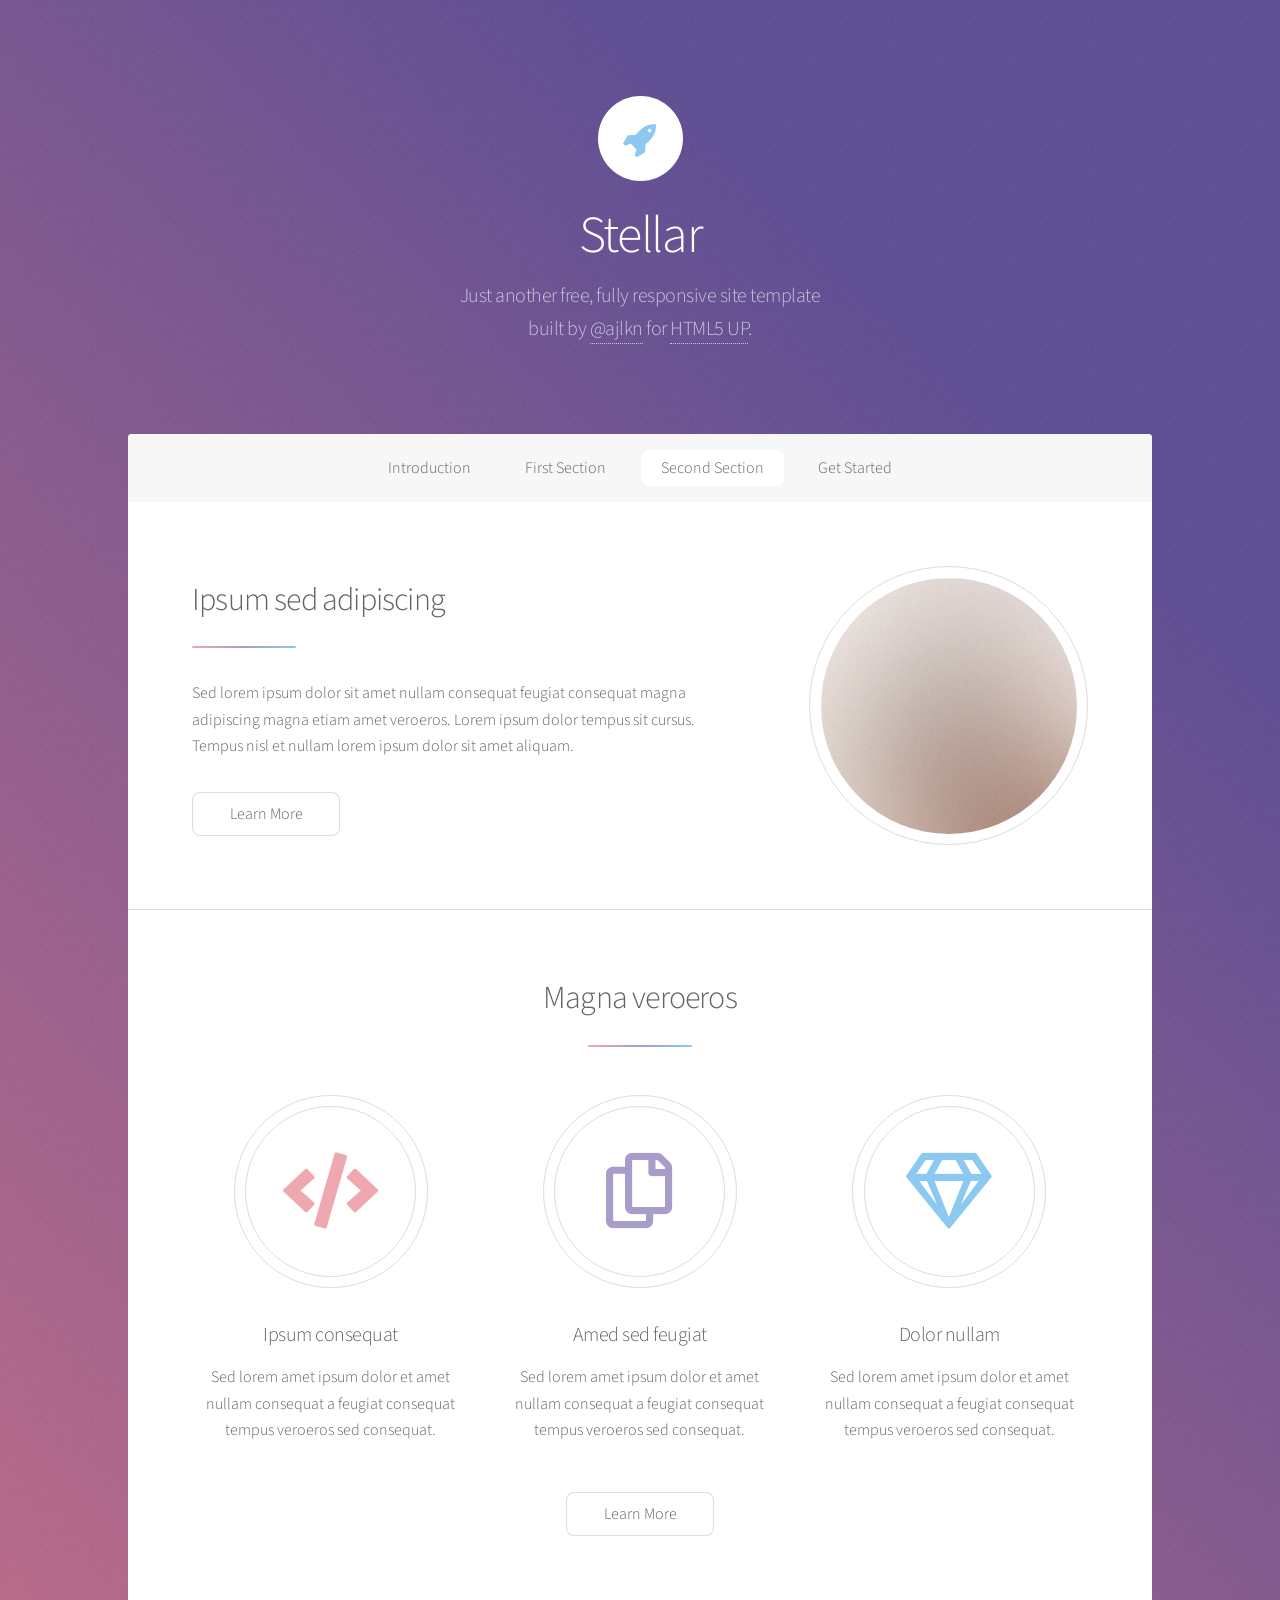
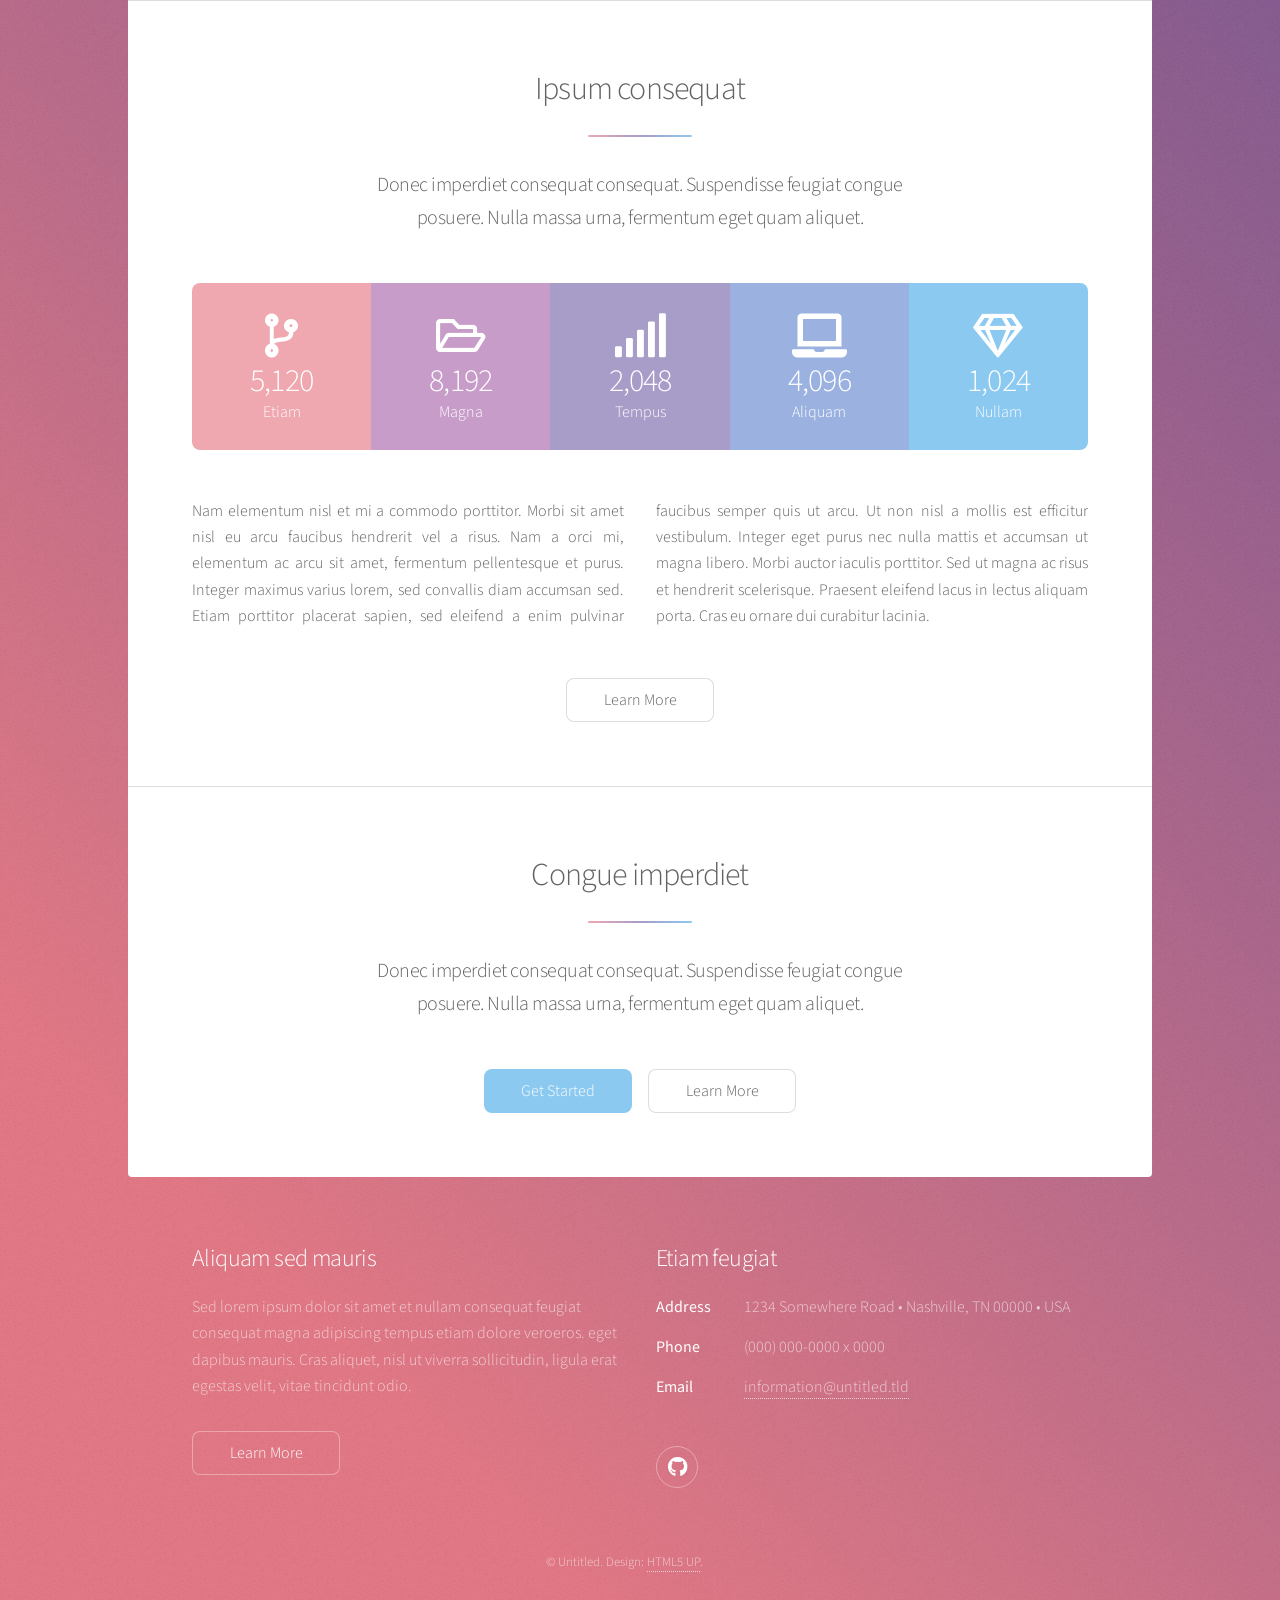
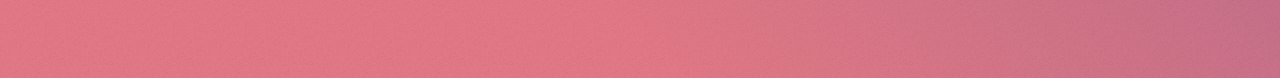
==== commit cf0d8ac9: "Update index.html" ====
--- a/index.html
+++ b/index.html
@@ -159,11 +159,7 @@
 								<dd><a href="#">information@untitled.tld</a></dd>
 							</dl>
 							<ul class="icons">
-								<li><a href="#" class="icon brands fa-twitter alt"><span class="label">Twitter</span></a></li>
-								<li><a href="#" class="icon brands fa-facebook-f alt"><span class="label">Facebook</span></a></li>
-								<li><a href="#" class="icon brands fa-instagram alt"><span class="label">Instagram</span></a></li>
 								<li><a href="#" class="icon brands fa-github alt"><span class="label">GitHub</span></a></li>
-								<li><a href="#" class="icon brands fa-dribbble alt"><span class="label">Dribbble</span></a></li>
 							</ul>
 						</section>
 						<p class="copyright">&copy; Untitled. Design: <a href="https://html5up.net">HTML5 UP</a>.</p>
@@ -181,4 +177,5 @@
 			<script src="assets/js/main.js"></script>
 
 	</body>
-</html>+
+</html>
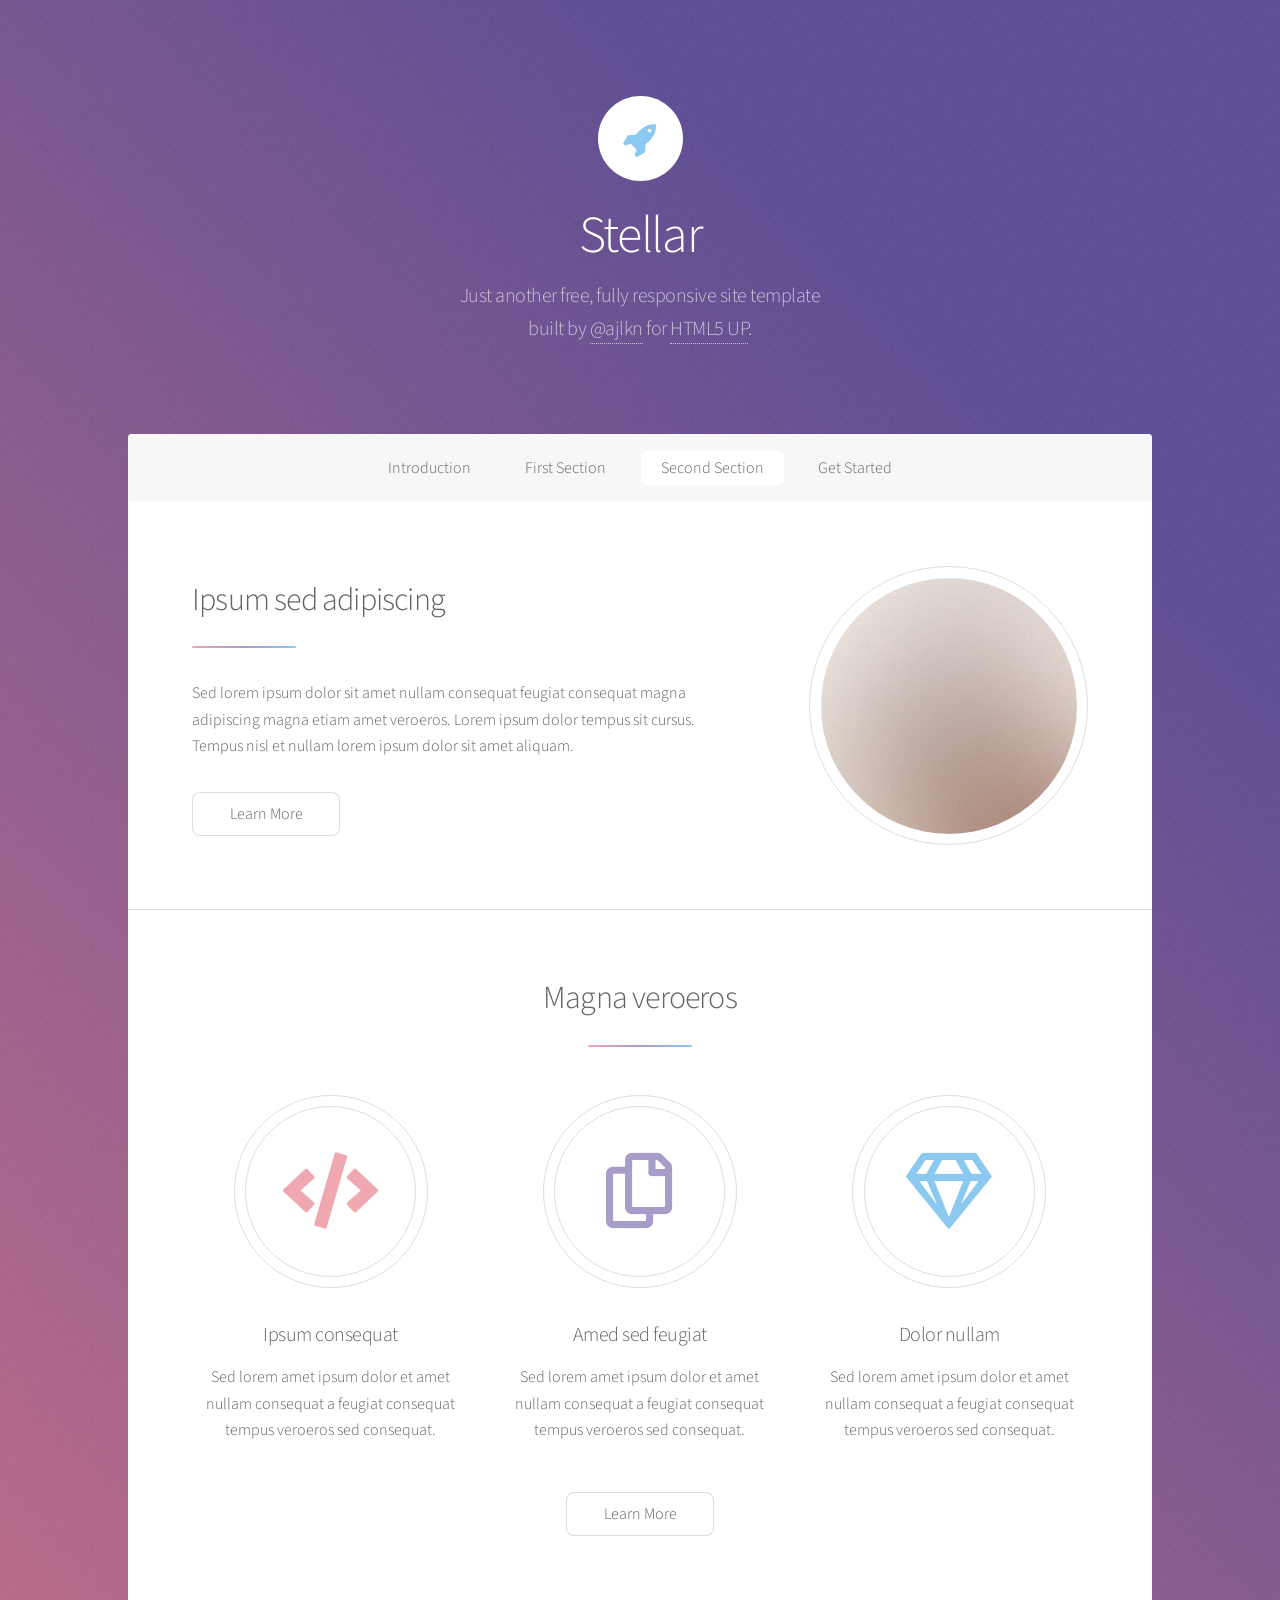
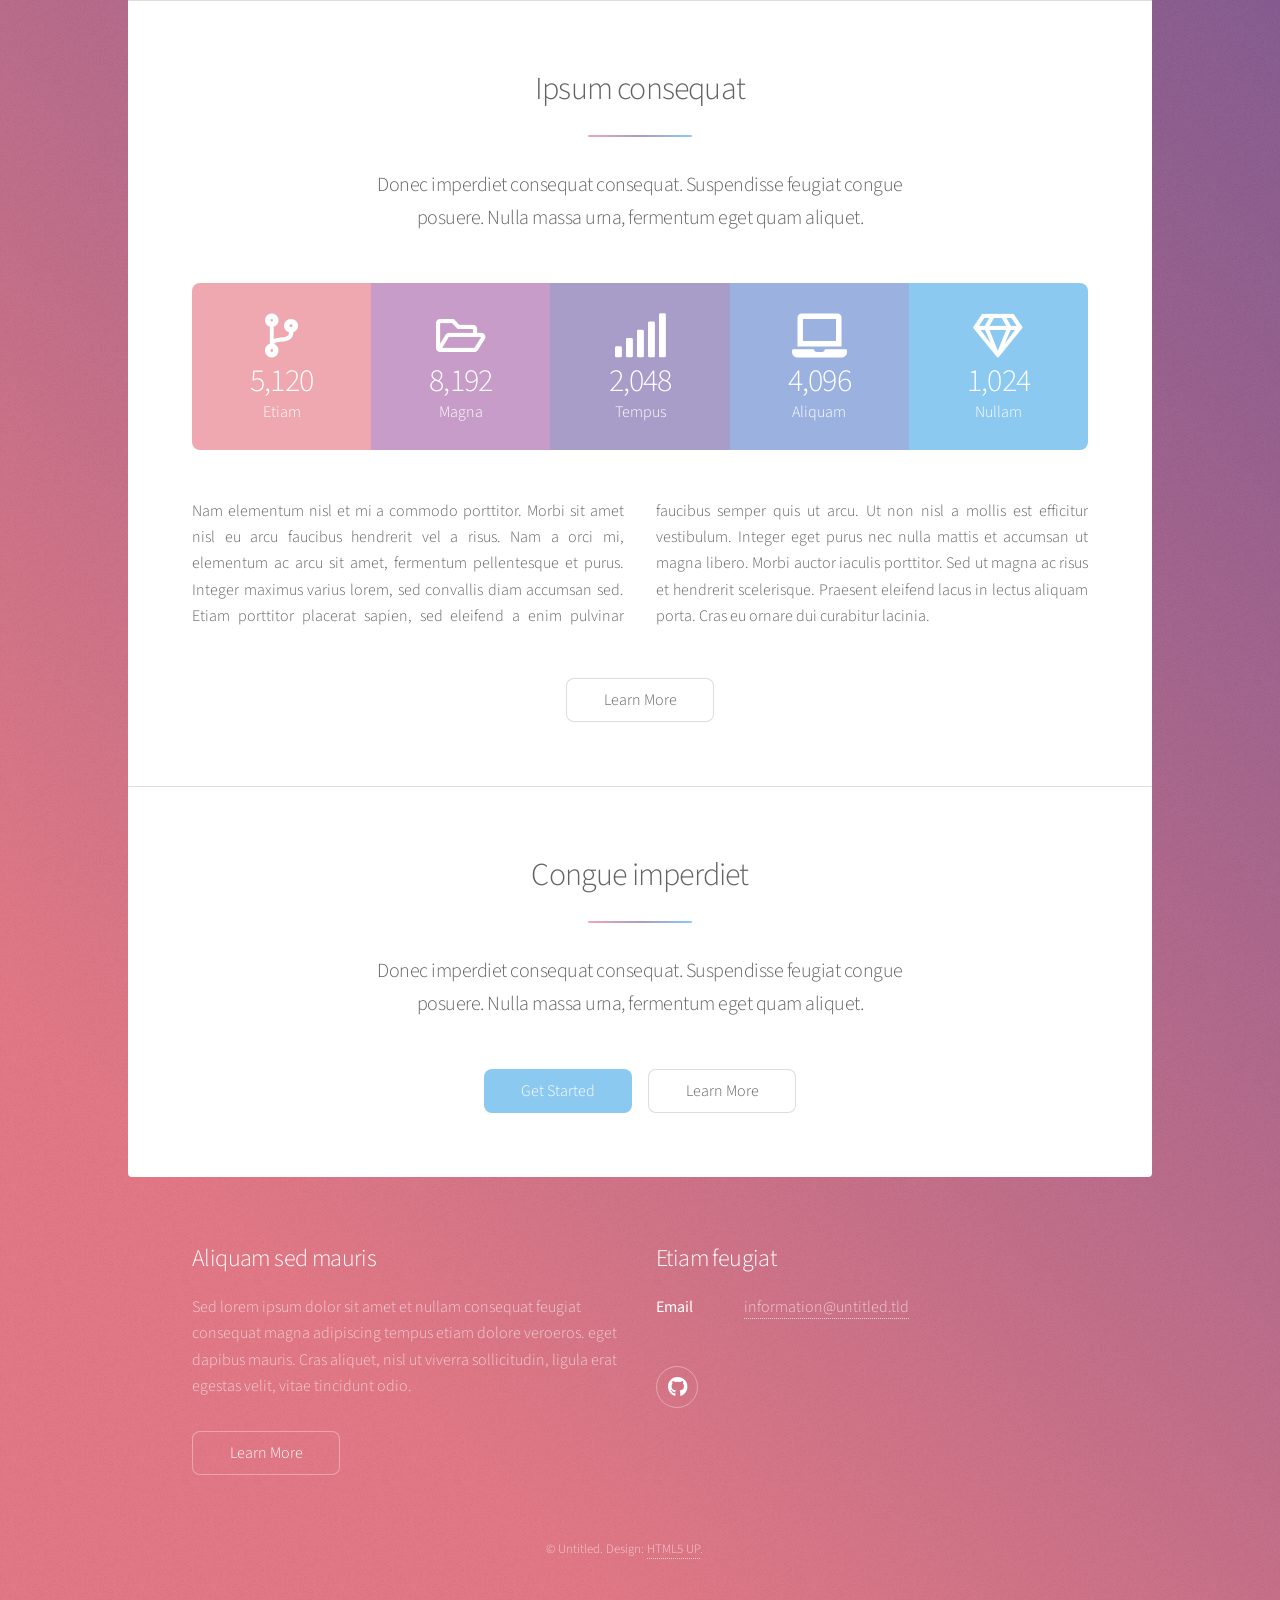
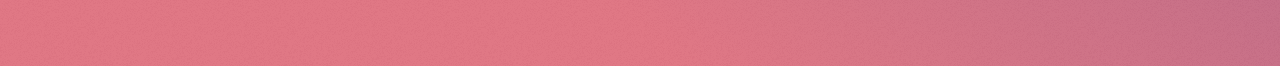
==== commit a3c324ac: "Update index.html" ====
--- a/index.html
+++ b/index.html
@@ -151,10 +151,6 @@
 						<section>
 							<h2>Etiam feugiat</h2>
 							<dl class="alt">
-								<dt>Address</dt>
-								<dd>1234 Somewhere Road &bull; Nashville, TN 00000 &bull; USA</dd>
-								<dt>Phone</dt>
-								<dd>(000) 000-0000 x 0000</dd>
 								<dt>Email</dt>
 								<dd><a href="#">information@untitled.tld</a></dd>
 							</dl>
@@ -179,3 +175,4 @@
 	</body>
 
 </html>
+
